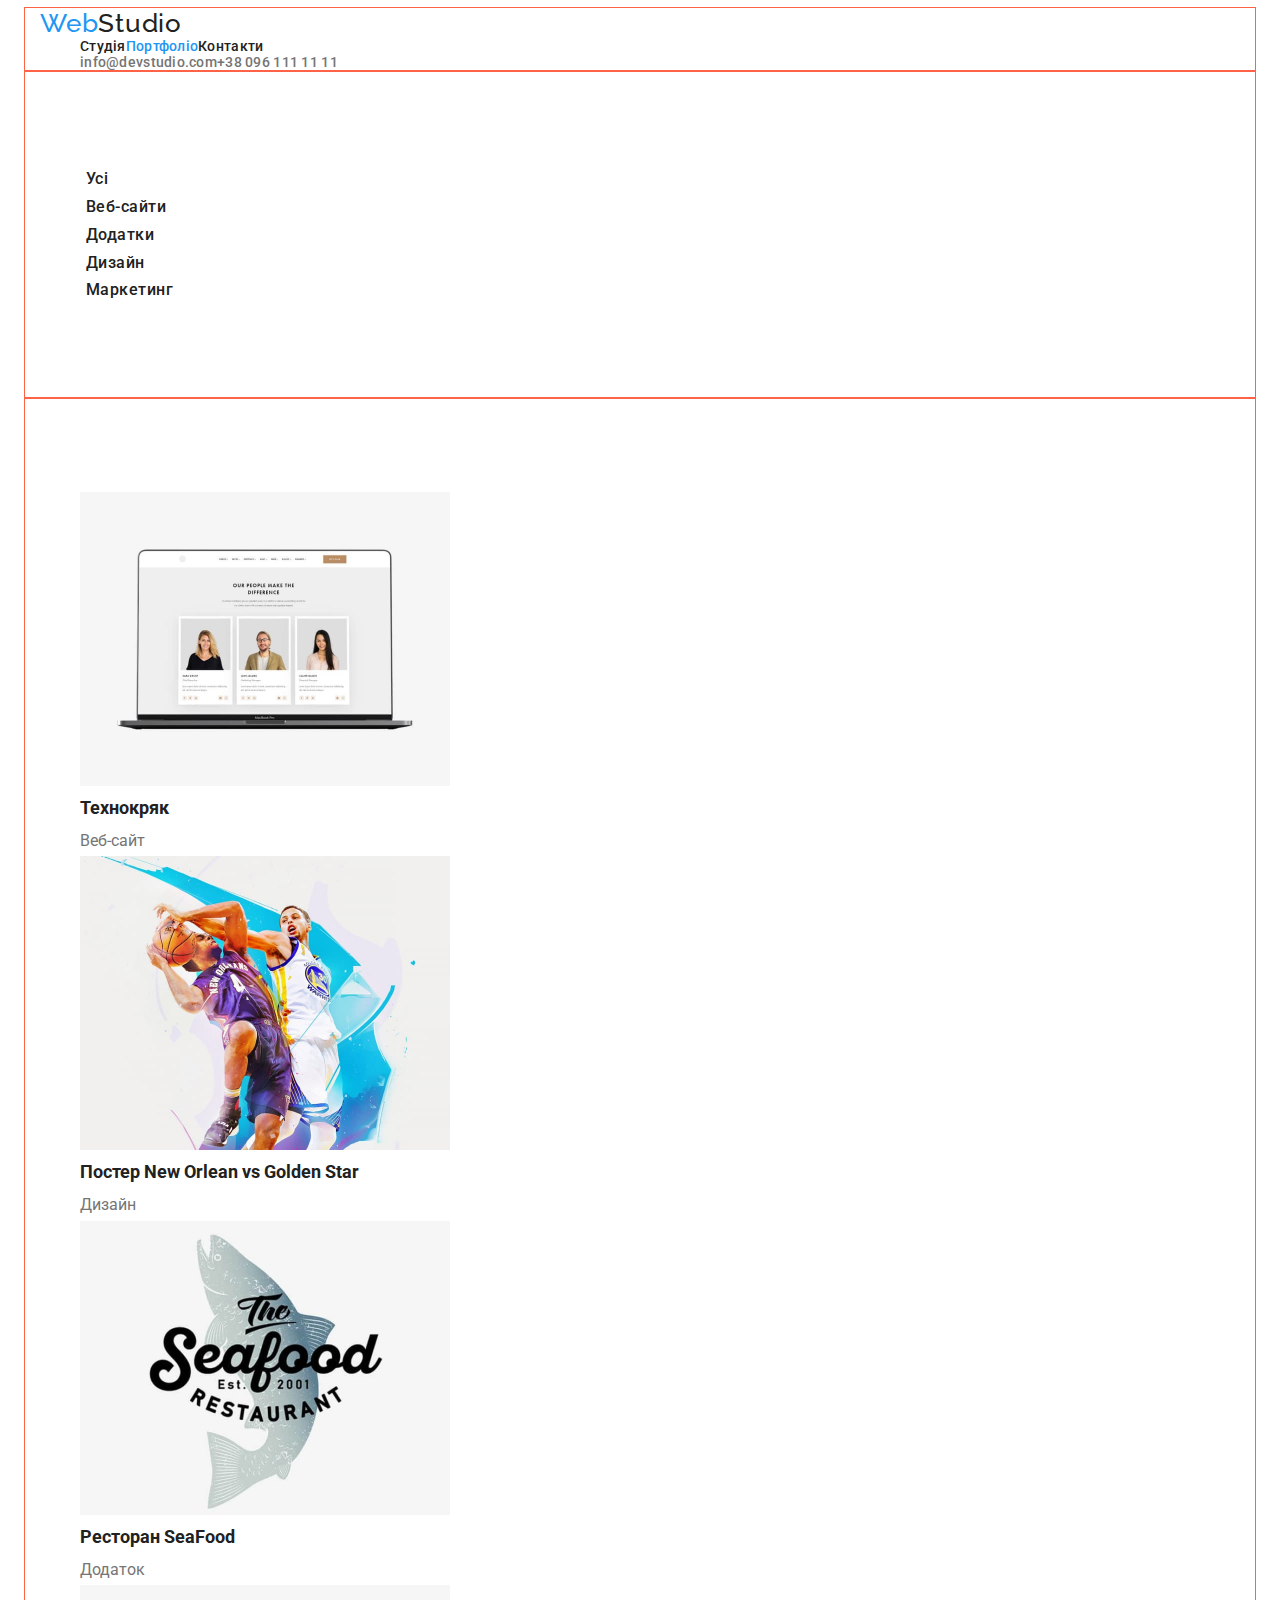
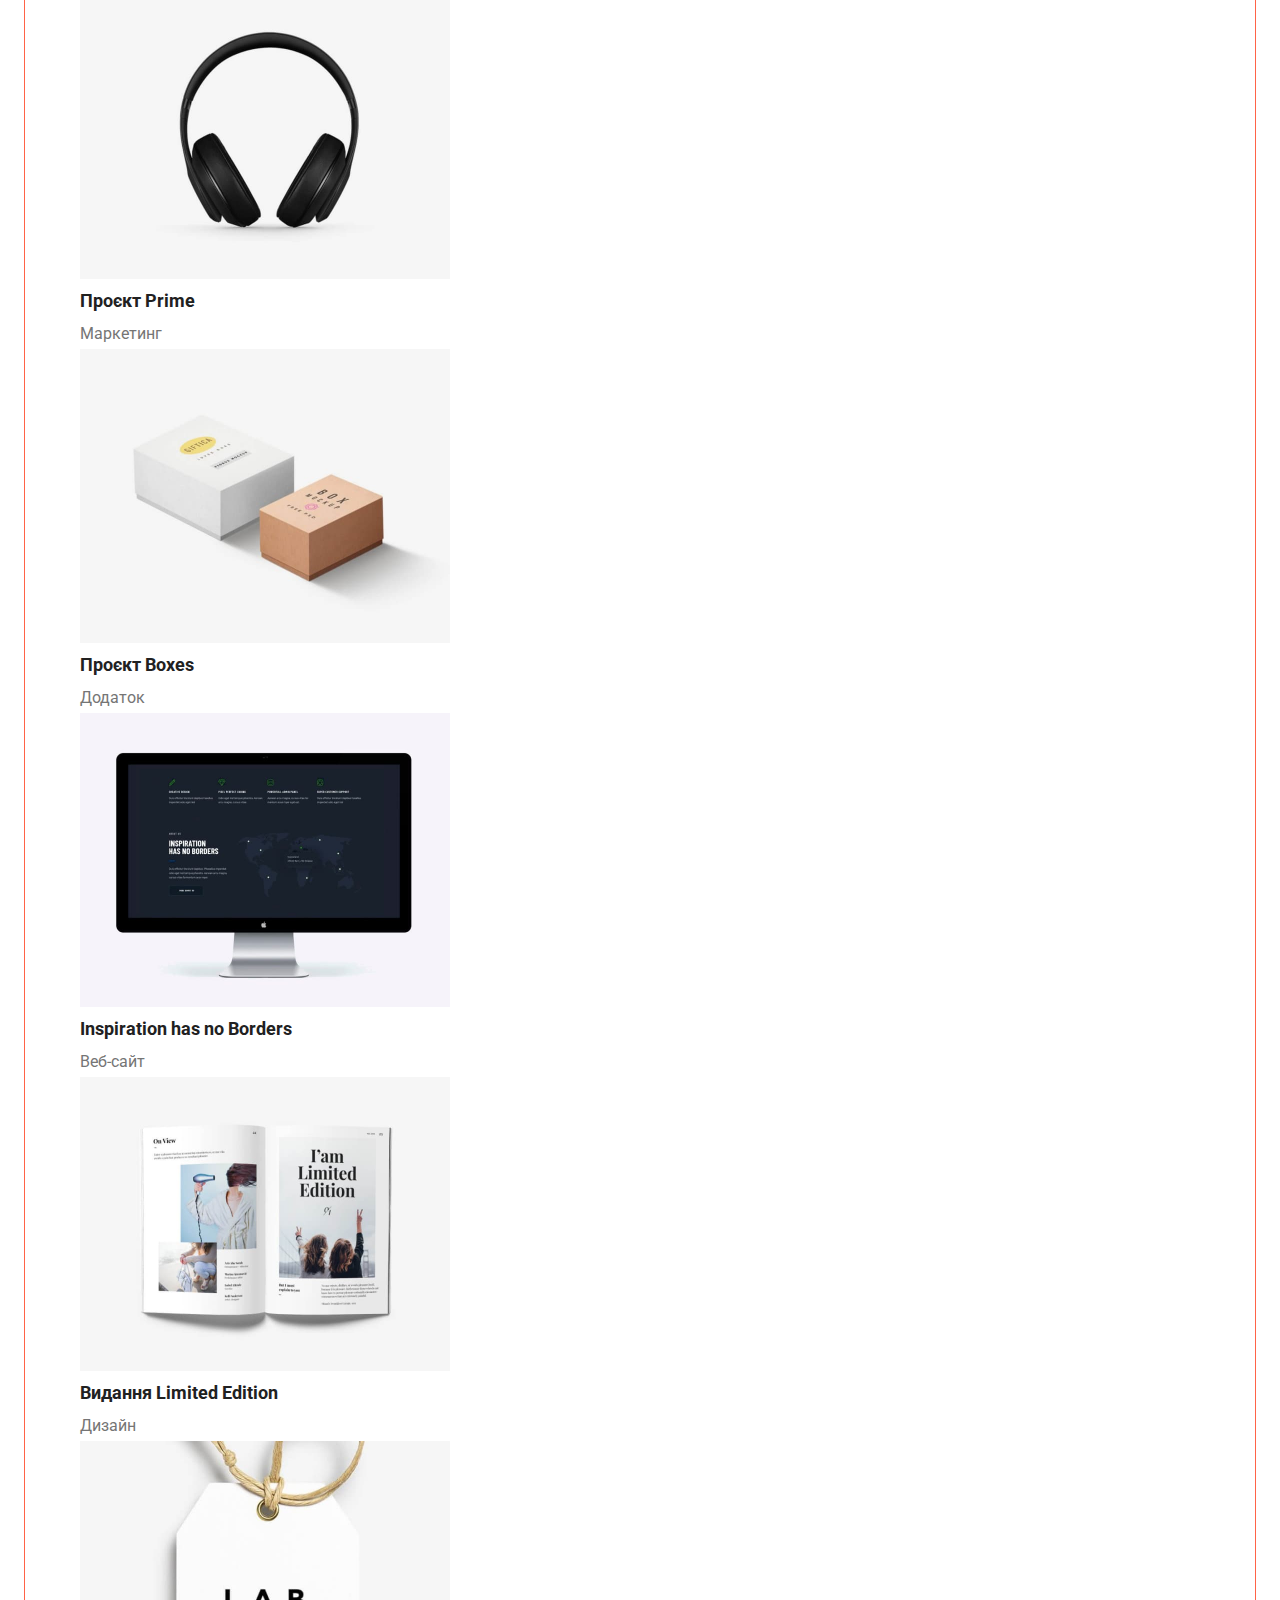
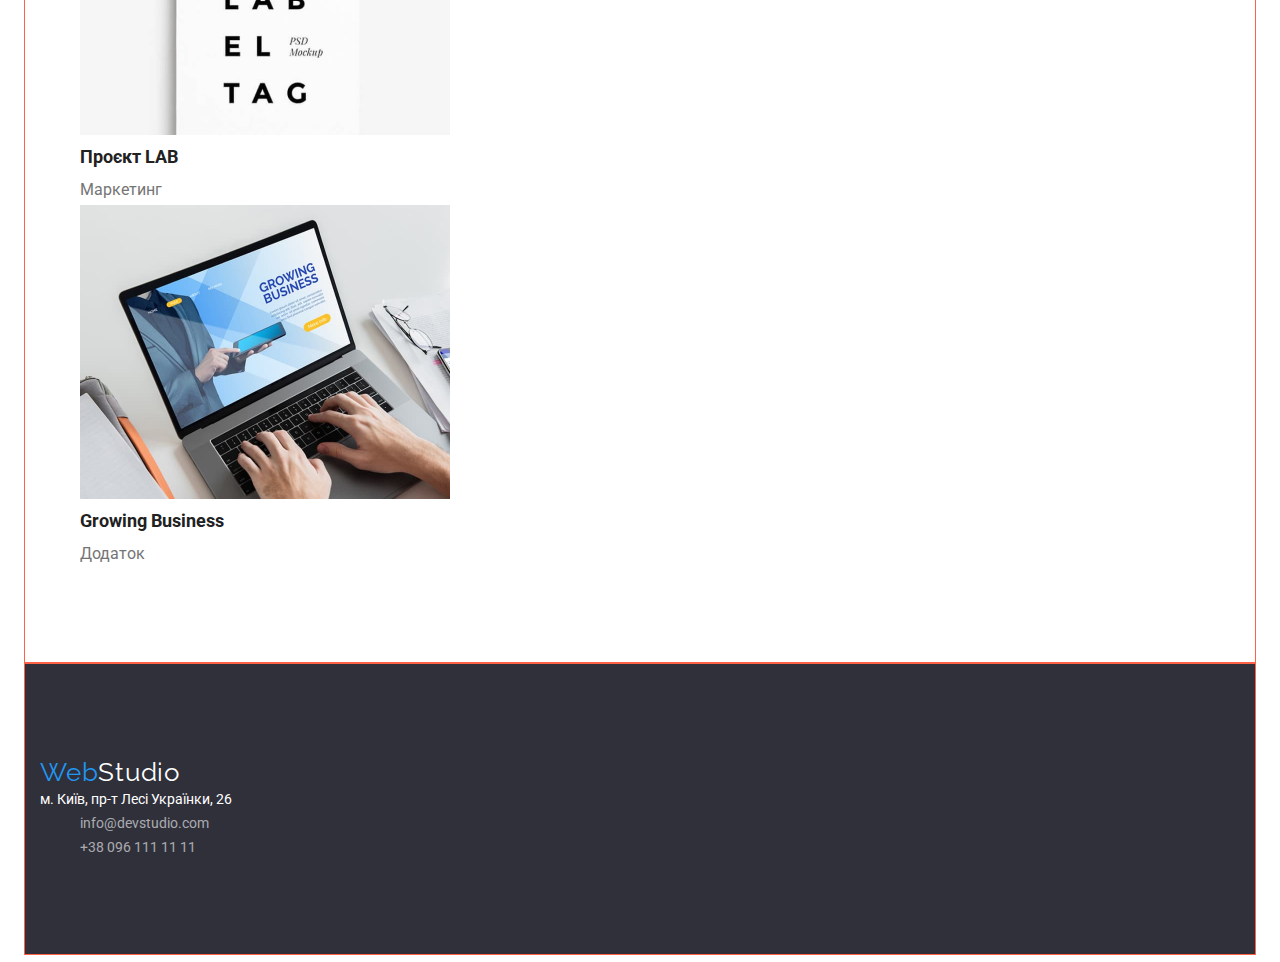
==== portfolio.html @ 489f1a51 "delete_logo" ====
<!DOCTYPE html>
<html lang="uk">
  <head>
    <meta charset="UTF-8" />
    <meta http-equiv="X-UA-Compatible" content="IE=edge" />
    <meta name="viewport" content="width=device-width, initial-scale=1.0" />
    <title>Portfolio</title>
    <link
      href="https://fonts.googleapis.com/css2?family=Raleway:wght@700&display=swap"
      rel="stylesheet"
    />
    <link
      href="https://fonts.googleapis.com/css2?family=Raleway:wght@700&family=Roboto:wght@400;500;700;900&display=swap"
      rel="stylesheet"
    />
    <link rel="stylesheet" href="./css/styles.css" />
  </head>
  <body>
    <header class="page-header">
      <nav>
        <a href="#" class="logo"><span lang="en">Web</span>Studio</a>
        <ul class="main-navigation">
          <li class="studio"><a href="./index.html">Студія</a></li>
          <li>
            <a href="./portfolio.html"><span class="studio">Портфоліо</span></a>
          </li>
          <li><a href="./">Контакти</a></li>
        </ul>
      </nav>
      <ul class="main-info">
        <li>
          <a href="mailto:info@devstudio.com"><span lang="en">info@devstudio.com</span></a>
        </li>
        <li><a href="tel:+380961111111">+38 096 111 11 11</a></li>
      </ul>
    </header>
    <main>
      <section class="section">
        <div class="page-middle">
          <ul>
            <li><button type="button" class="page-portfolio_main-text_button">Усі</button></li>
            <li>
              <button type="button" class="page-portfolio_main-text_button">Веб-сайти</button>
            </li>
            <li><button type="button" class="page-portfolio_main-text_button">Додатки</button></li>
            <li><button type="button" class="page-portfolio_main-text_button">Дизайн</button></li>
            <li>
              <button type="button" class="page-portfolio_main-text_button">Маркетинг</button>
            </li>
          </ul>
        </div>
      </section>
      <section class="section">
        <div class="products">
          <ul>
            <li>
              <img src="./images/notebook.jpg" alt="notebook" width="370" height="294" />
              <h3>Технокряк</h3>
              <p>Веб-сайт</p>
            </li>
            <li>
              <img src="./images/basketball.jpg" alt="poster_basketball" width="370" height="294" />
              <h3>Постер <span lang="en">New Orlean vs Golden Star</span></h3>
              <p>Дизайн</p>
            </li>
            <li>
              <img src="./images/fish.jpg" alt="fish" width="370" height="294" />
              <h3>Ресторан <span lang="en">SeaFood</span></h3>
              <p>Додаток</p>
            </li>
            <li>
              <img src="./images/headphones.jpg" alt="headphones" width="370" height="294" />
              <h3>Проєкт <span lang="en">Prime</span></h3>
              <p>Маркетинг</p>
            </li>
            <li>
              <img src="./images/box.jpg" alt="box" width="370" height="294" />
              <h3>Проєкт <span lang="en">Boxes</span></h3>
              <p>Додаток</p>
            </li>
            <li>
              <img src="./images/mac.jpg" alt="macbook" width="370" height="294" />
              <h3><span lang="en">Inspiration has no Borders</span></h3>
              <p>Веб-сайт</p>
            </li>
            <li>
              <img src="./images/book.jpg" alt="book" width="370" height="294" />
              <h3>Видання <span lang="en">Limited Edition</span></h3>
              <p>Дизайн</p>
            </li>
            <li>
              <img src="./images/tablet.jpg" alt="card" width="370" height="294" />
              <h3>Проєкт <span lang="en">LAB</span></h3>
              <p>Маркетинг</p>
            </li>
            <li>
              <img src="./images/notebook_hand.jpg" alt="notebook_hand" width="370" height="294" />
              <h3><span lang="en">Growing Business</span></h3>
              <p>Додаток</p>
            </li>
          </ul>
        </div>
      </section>
    </main>
    <footer class="page-footer">
      <a href="#" class="logo-footer"><span lang="en">Web</span>Studio</a>
      <address>
        <p>м. Київ, пр-т Лесі Українки, 26</p>
        <ul class="info-footer">
          <li>
            <a href="mailto:info@devstudio.com"><span lang="en">info@devstudio.com</span></a>
          </li>
          <li><a href="tel:+380961111111">+38 096 111 11 11</a></li>
        </ul>
      </address>
    </footer>
  </body>
</html>
---- css/styles.css ----
:root {
  --brand-color: #2196f3;
  --background-color: #2f303a;
  --background-text-color: #757575;
  --color-nav: #000000;
  --off-text-decoration: none;
  --off-list-style-type: none;
  --white-text-color: #ffffff;
  --product-text-color: #212121;
  --mail-color: rgba(255, 255, 255, 0.6);
}
body {
  font-family: 'Roboto', sans-serif, serif;
  color: var(--color-nav);
}
h1,
h2,
h3,
h4,
h5,
h6,
p,
ol,
ul {
  margin-top: 0;
  margin-bottom: 0;
}
.section {
  padding-top: 94px;
  padding-bottom: 94px;
  margin: 0 auto;
  width: 1200px;
  padding-right: 15px;
  padding-left: 15px;
  outline: 1px solid tomato;
}
.logo a {
  font-style: normal;
}
.logo {
  font-family: 'Raleway';
  font-size: 26px;
  line-height: 1.19;
  letter-spacing: 0.03em;
  color: var(--product-text-color);
}
.logo > span {
  color: var(--brand-color);
}
.main-navigation a {
  color: var(--product-text-color);
}
.page-header {
  padding-right: 15px;
  padding-left: 15px;
  margin: 0 auto;
  font-size: 14px;
  font-weight: 500;
  line-height: 1.14;
  letter-spacing: 0.02em;
  width: 1200px;
  outline: 1px solid tomato;
}
.page-header .logo {
  margin-top: 24px;
  margin-bottom: 25px;
}
.page-header ul {
  list-style-type: var(--off-list-style-type);
}
.page-header a {
  text-decoration: var(--off-text-decoration);
}
.filling h2 {
  font-weight: 700;
  font-size: 36px;
  line-height: 1.16;
  text-align: center;
  letter-spacing: 0.03em;
  color: var(--product-text-color);
}
.studio {
  color: var(--brand-color);
}
.main-navigation {
  display: flex;
}
.main-navigation .item {
  outline: 1px solid tomato;
}
.main-navigation .item:not(:last-child) {
  margin-right: 50px;
}
.main-navigation .link {
  display: block;
  padding-top: 32px;
  padding-bottom: 32px;
}
.main-navigation a:hover,
.main-navigation a:focus {
  color: var(--brand-color);
}
.main-info {
  display: flex;
  color: var(--background-text-color);
}
.main-info .item-info {
  outline: 1px solid tomato;
}
.main-info .item-info:not(:last-child) {
  margin-right: 50px;
}
.main-info a:link {
  color: var(--background-text-color);
}
.main-info a:active {
  color: var(--brand-color);
}
.main-info a:focus {
  color: var(--brand-color);
}
.main-info a:hover {
  text-decoration: var(--off-text-decoration);
  color: var(--brand-color);
}
.page-main {
  background: var(--background-color);
  width: 1200px;
  height: 600px;
}
.page-middle ul {
  list-style-type: var(--off-list-style-type);
}
.page-main_main-text {
  box-sizing: border-box;
  margin: 0 auto 30px auto;
  text-align: center;
  letter-spacing: 0.06em;
  text-transform: uppercase;
  font-weight: 900;
  font-size: 44px;
  line-height: 1.36;
  color: var(--white-text-color);
  width: 696px;
  height: 120px;
}
.page-main_main-text_button {
  background: var(--brand-color);
  box-shadow: 0px 4px 4px rgba(0, 0, 0, 0.15);
  border-radius: 4px;
  border-color: var(--brand-color);
  color: var(--white-text-color);
  font-weight: 700;
  cursor: pointer;
  font-family: inherit;
  box-sizing: inherit;
  font-size: 16px;
  line-height: 1.88;
  letter-spacing: 0.06em;
}
.page-portfolio_main-text_button {
  border: 0;
  border-radius: 0;
  background: var(--white-text-color);
  color: var(--product-text-color);
  border-color: var(--white-text-color);
  font-weight: 500;
  font-size: 16px;
  line-height: 1.62;
  text-align: center;
  letter-spacing: 0.03em;
  font-family: inherit;
  appearance: none;
  cursor: pointer;
  text-align: center;
}
.page-portfolio_main-text_button:focus {
  background-color: var(--brand-color);
  color: var(--white-text-color);
  border-radius: 4px;
  box-shadow: 0px 3px 1px rgba(0, 0, 0, 0.1), 0px 1px 2px rgba(0, 0, 0, 0.08),
    0px 2px 2px rgba(0, 0, 0, 0.12);
}
.page-portfolio_main-text_button:hover {
  background-color: var(--brand-color);
  color: var(--white-text-color);
  border-radius: 4px;
  box-shadow: 0px 3px 1px rgba(0, 0, 0, 0.1), 0px 1px 2px rgba(0, 0, 0, 0.08),
    0px 2px 2px rgba(0, 0, 0, 0.12);
}
.products h3 {
  font-size: 18px;
  line-height: 2;
  color: var(--product-text-color);
}
.products p {
  line-height: 1.88;
  color: var(--background-text-color);
}
.products ul {
  list-style-type: var(--off-list-style-type);
}
.page-middle p {
  font-size: 14px;
  line-height: 1.71;
  letter-spacing: 0.03em;
  color: var(--background-text-color);
}
.page-middle h3 {
  font-weight: 700;
  font-size: 14px;
  line-height: 1.14;
  letter-spacing: 0.03em;
  text-transform: uppercase;
  color: #212121;
}

.gallery ul {
  list-style-type: var(--off-list-style-type);
}
.team ul {
  list-style-type: var(--off-list-style-type);
}
.team li {
  box-shadow: 0px 1px 3px rgba(0, 0, 0, 0.12), 0px 1px 1px rgba(0, 0, 0, 0.14),
    0px 2px 1px rgba(0, 0, 0, 0.2);
  border-radius: 0px 0px 4px 4px;
}
.team h3 {
  font-weight: 500;
  font-size: 16px;
  line-height: 1.18;
  text-align: center;
  letter-spacing: 0.03em;
}
.team p {
  line-height: 1.18;
  text-align: center;
  letter-spacing: 0.03em;
  color: var(--background-text-color);
}
.page-footer ul {
  list-style-type: var(--off-list-style-type);
}
.page-footer a {
  text-decoration: var(--off-text-decoration);
}
.page-footer address {
  font-style: normal;
  font-size: 14px;
  line-height: 1.71;
}
.page-footer {
  padding-top: 94px;
  padding-bottom: 94px;
  margin: 0 auto;
  width: 1200px;
  padding-right: 15px;
  padding-left: 15px;
  background-color: var(--background-color);
  outline: 1px solid tomato;
}
.page-footer p {
  color: var(--white-text-color);
}
.white-logo {
  color: var(--white-text-color);
  font-family: 'Raleway';
  font-style: normal;
  font-weight: 700;
  font-size: 26px;
  line-height: 1.19;
}
.info-footer a:link {
  text-decoration: var(--off-text-decoration);
  color: var(--mail-color);
}
.info-footer a:active {
  text-decoration: var(--off-text-decoration);
  color: rgba(255, 255, 255, 0.6);
}
.info-footer a:visited {
  text-decoration: var(--off-text-decoration);
  color: var(--color-nav);
}
.info-footer a:focus {
  text-decoration: var(--off-text-decoration);
  color: var(--brand-color);
}
.info-footer a:hover {
  text-decoration: var(--off-text-decoration);
  color: var(--brand-color);
}

.logo-footer {
  font-family: 'Raleway';
  font-size: 26px;
  line-height: 1.19;
  letter-spacing: 0.03em;
  color: var(--white-text-color);
}
.logo-footer > span {
  color: var(--brand-color);
}
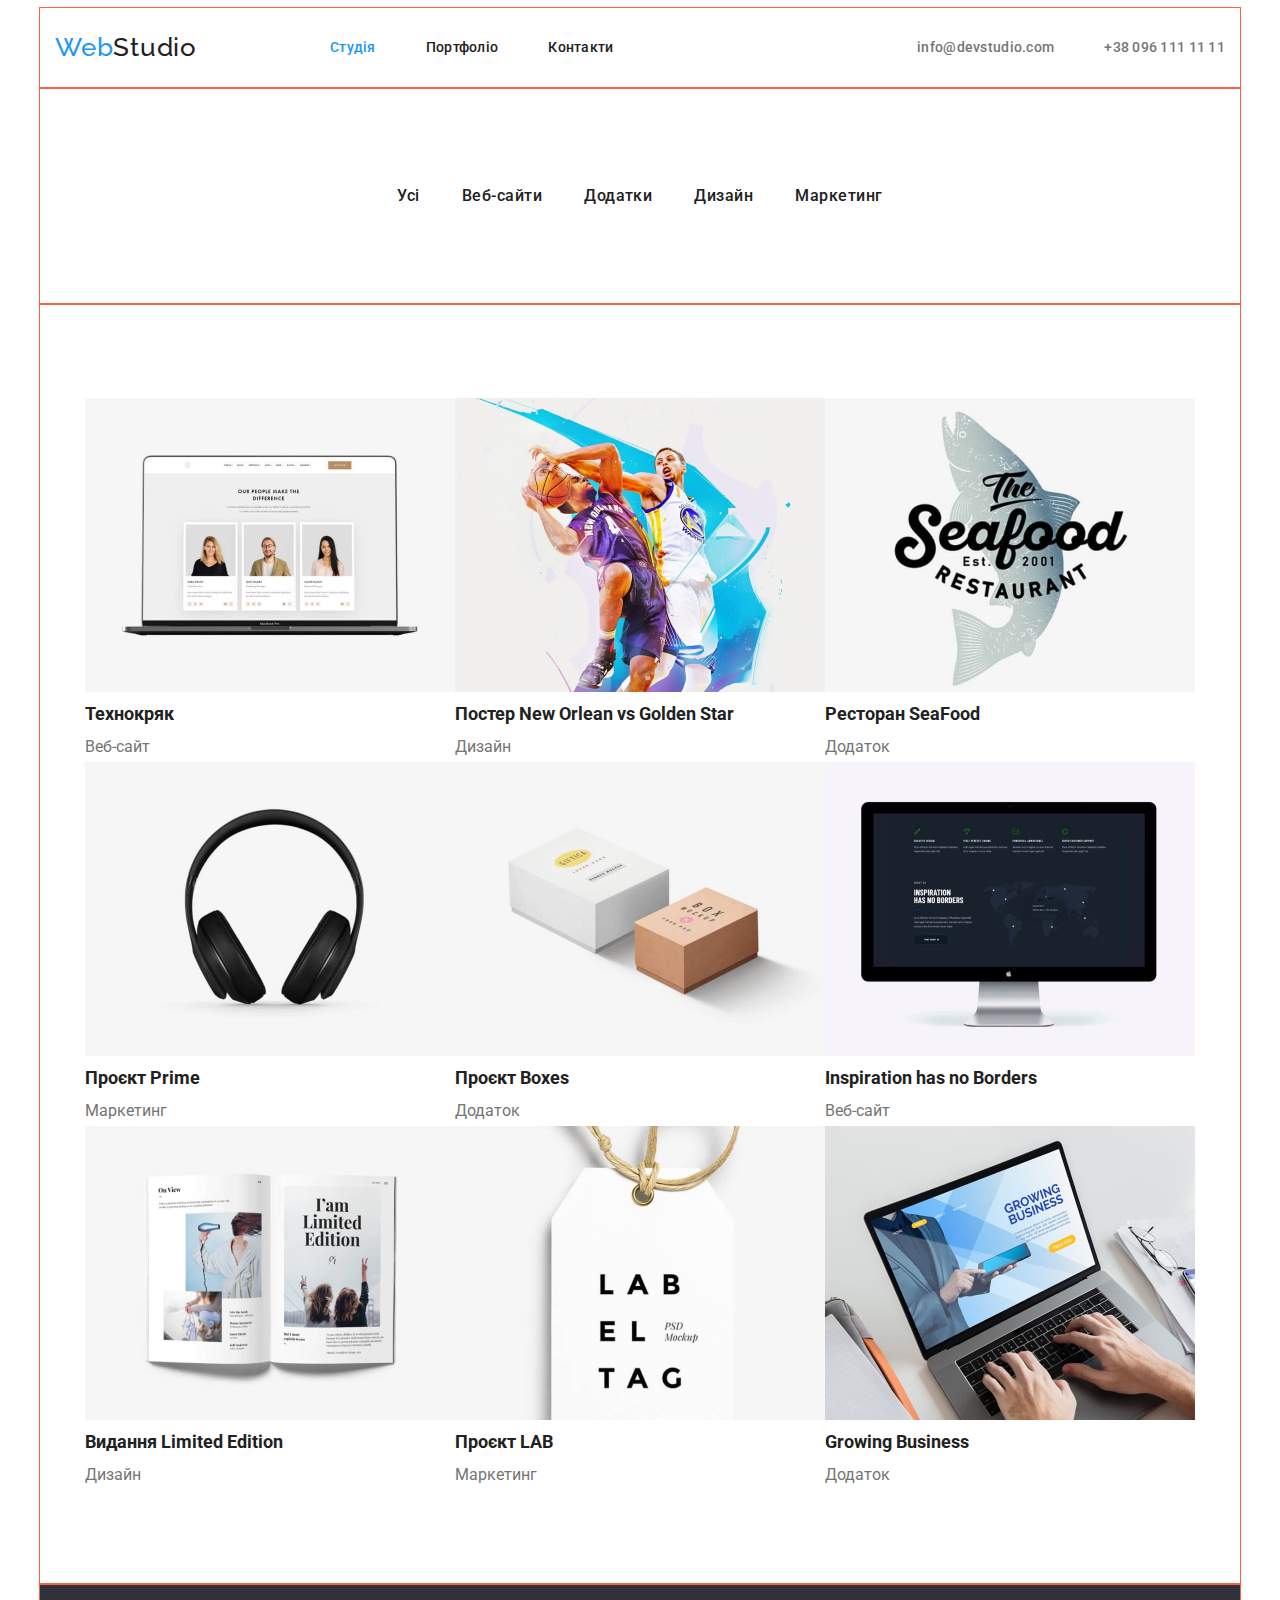
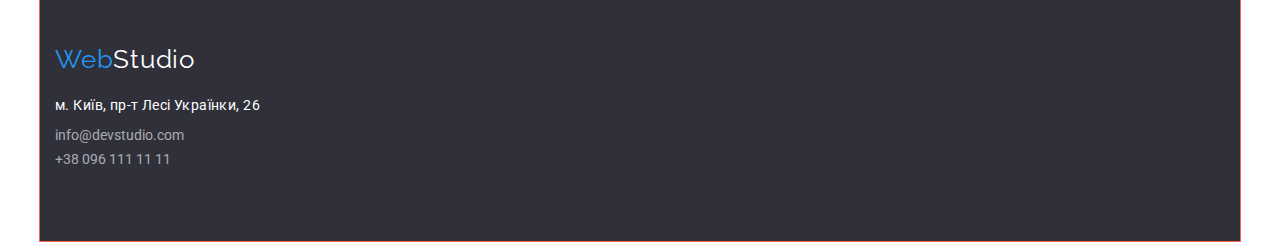
==== commit cb310d91: "work -for-portfolio" ====
--- a/portfolio.html
+++ b/portfolio.html
@@ -16,84 +16,94 @@
     <link rel="stylesheet" href="./css/styles.css" />
   </head>
   <body>
-    <header class="page-header">
-      <nav>
+    <header class="page-header container">
+      <div class="nav-container">
         <a href="#" class="logo"><span lang="en">Web</span>Studio</a>
-        <ul class="main-navigation">
-          <li class="studio"><a href="./index.html">Студія</a></li>
-          <li>
-            <a href="./portfolio.html"><span class="studio">Портфоліо</span></a>
+        <nav>
+          <ul class="main-navigation">
+            <li class="item">
+              <a href="./index.html" class="link"><span class="studio">Студія</span></a>
+            </li>
+            <li class="item"><a href="./portfolio.html" class="link">Портфоліо</a></li>
+            <li class="item">
+              <a href="./" class="link">Контакти</a>
+            </li>
+          </ul>
+        </nav>
+        <ul class="main-info">
+          <li class="item-info">
+            <a href="mailto:info@devstudio.com"><span lang="en">info@devstudio.com</span></a>
           </li>
-          <li><a href="./">Контакти</a></li>
+          <li class="item-info"><a href="tel:+380961111111">+38 096 111 11 11</a></li>
         </ul>
-      </nav>
-      <ul class="main-info">
-        <li>
-          <a href="mailto:info@devstudio.com"><span lang="en">info@devstudio.com</span></a>
-        </li>
-        <li><a href="tel:+380961111111">+38 096 111 11 11</a></li>
-      </ul>
+      </div>
     </header>
     <main>
-      <section class="section">
+      <section class="section container">
         <div class="page-middle">
-          <ul>
-            <li><button type="button" class="page-portfolio_main-text_button">Усі</button></li>
-            <li>
+          <ul class="section-button">
+            <li class="item-button">
+              <button type="button" class="page-portfolio_main-text_button">Усі</button>
+            </li>
+            <li class="item-button">
               <button type="button" class="page-portfolio_main-text_button">Веб-сайти</button>
             </li>
-            <li><button type="button" class="page-portfolio_main-text_button">Додатки</button></li>
-            <li><button type="button" class="page-portfolio_main-text_button">Дизайн</button></li>
-            <li>
+            <li class="item-button">
+              <button type="button" class="page-portfolio_main-text_button">Додатки</button>
+            </li>
+            <li class="item-button">
+              <button type="button" class="page-portfolio_main-text_button">Дизайн</button>
+            </li>
+            <li class="item-button">
               <button type="button" class="page-portfolio_main-text_button">Маркетинг</button>
             </li>
           </ul>
         </div>
       </section>
-      <section class="section">
+      <section class="section container">
         <div class="products">
-          <ul>
-            <li>
+          <ul class="ul-portfolio">
+            <li class="item-portfolio">
               <img src="./images/notebook.jpg" alt="notebook" width="370" height="294" />
               <h3>Технокряк</h3>
               <p>Веб-сайт</p>
             </li>
-            <li>
+            <li class="item-portfolio">
               <img src="./images/basketball.jpg" alt="poster_basketball" width="370" height="294" />
               <h3>Постер <span lang="en">New Orlean vs Golden Star</span></h3>
               <p>Дизайн</p>
             </li>
-            <li>
+            <li class="item-portfolio">
               <img src="./images/fish.jpg" alt="fish" width="370" height="294" />
               <h3>Ресторан <span lang="en">SeaFood</span></h3>
               <p>Додаток</p>
             </li>
-            <li>
+            <li class="item-portfolio">
               <img src="./images/headphones.jpg" alt="headphones" width="370" height="294" />
               <h3>Проєкт <span lang="en">Prime</span></h3>
               <p>Маркетинг</p>
             </li>
-            <li>
+            <li class="item-portfolio">
               <img src="./images/box.jpg" alt="box" width="370" height="294" />
               <h3>Проєкт <span lang="en">Boxes</span></h3>
               <p>Додаток</p>
             </li>
-            <li>
+            <li class="item-portfolio">
               <img src="./images/mac.jpg" alt="macbook" width="370" height="294" />
               <h3><span lang="en">Inspiration has no Borders</span></h3>
               <p>Веб-сайт</p>
             </li>
-            <li>
+            <li class="item-portfolio">
               <img src="./images/book.jpg" alt="book" width="370" height="294" />
               <h3>Видання <span lang="en">Limited Edition</span></h3>
               <p>Дизайн</p>
             </li>
-            <li>
+            <li class="item-portfolio">
               <img src="./images/tablet.jpg" alt="card" width="370" height="294" />
               <h3>Проєкт <span lang="en">LAB</span></h3>
               <p>Маркетинг</p>
             </li>
-            <li>
+            <li class="item-portfolio">
               <img src="./images/notebook_hand.jpg" alt="notebook_hand" width="370" height="294" />
               <h3><span lang="en">Growing Business</span></h3>
               <p>Додаток</p>
@@ -102,15 +112,15 @@
         </div>
       </section>
     </main>
-    <footer class="page-footer">
+    <footer class="page-footer container">
       <a href="#" class="logo-footer"><span lang="en">Web</span>Studio</a>
-      <address>
+      <address class="adress-footer">
         <p>м. Київ, пр-т Лесі Українки, 26</p>
         <ul class="info-footer">
-          <li>
+          <li class="item-info">
             <a href="mailto:info@devstudio.com"><span lang="en">info@devstudio.com</span></a>
           </li>
-          <li><a href="tel:+380961111111">+38 096 111 11 11</a></li>
+          <li class="item-info"><a href="tel:+380961111111">+38 096 111 11 11</a></li>
         </ul>
       </address>
     </footer>
--- a/css/styles.css
+++ b/css/styles.css
@@ -8,6 +8,14 @@
   --white-text-color: #ffffff;
   --product-text-color: #212121;
   --mail-color: rgba(255, 255, 255, 0.6);
+}
+html {
+  box-sizing: border-box;
+}
+*,
+*::before,
+*::after {
+  box-sizing: inherit;
 }
 body {
   font-family: 'Roboto', sans-serif, serif;
@@ -25,13 +33,18 @@
   margin-top: 0;
   margin-bottom: 0;
 }
+.container {
+  width: 1200px;
+  margin: 0 auto;
+  padding-left: 15px;
+  padding-right: 15px;
+}
 .section {
+  width: 1200px;
+  display: block;
   padding-top: 94px;
   padding-bottom: 94px;
   margin: 0 auto;
-  width: 1200px;
-  padding-right: 15px;
-  padding-left: 15px;
   outline: 1px solid tomato;
 }
 .logo a {
@@ -51,14 +64,10 @@
   color: var(--product-text-color);
 }
 .page-header {
-  padding-right: 15px;
-  padding-left: 15px;
-  margin: 0 auto;
   font-size: 14px;
   font-weight: 500;
   line-height: 1.14;
   letter-spacing: 0.02em;
-  width: 1200px;
   outline: 1px solid tomato;
 }
 .page-header .logo {
@@ -78,16 +87,16 @@
   text-align: center;
   letter-spacing: 0.03em;
   color: var(--product-text-color);
+  margin-bottom: 50px;
 }
 .studio {
   color: var(--brand-color);
 }
 .main-navigation {
   display: flex;
-}
-.main-navigation .item {
-  outline: 1px solid tomato;
-}
+  margin-left: 93px;
+}
+
 .main-navigation .item:not(:last-child) {
   margin-right: 50px;
 }
@@ -100,12 +109,18 @@
 .main-navigation a:focus {
   color: var(--brand-color);
 }
+.nav-container {
+  display: flex;
+  align-items: center;
+}
 .main-info {
   display: flex;
   color: var(--background-text-color);
+  margin-left: auto;
 }
 .main-info .item-info {
-  outline: 1px solid tomato;
+  padding-top: 32px;
+  padding-bottom: 32px;
 }
 .main-info .item-info:not(:last-child) {
   margin-right: 50px;
@@ -123,10 +138,12 @@
   text-decoration: var(--off-text-decoration);
   color: var(--brand-color);
 }
+.main-section {
+  background: var(--background-color);
+}
 .page-main {
   background: var(--background-color);
-  width: 1200px;
-  height: 600px;
+  text-align: center;
 }
 .page-middle ul {
   list-style-type: var(--off-list-style-type);
@@ -134,7 +151,6 @@
 .page-main_main-text {
   box-sizing: border-box;
   margin: 0 auto 30px auto;
-  text-align: center;
   letter-spacing: 0.06em;
   text-transform: uppercase;
   font-weight: 900;
@@ -145,6 +161,10 @@
   height: 120px;
 }
 .page-main_main-text_button {
+  display: block;
+  height: 50px;
+  width: 216px;
+  margin: 0 auto 30px auto;
   background: var(--brand-color);
   box-shadow: 0px 4px 4px rgba(0, 0, 0, 0.15);
   border-radius: 4px;
@@ -188,6 +208,23 @@
   box-shadow: 0px 3px 1px rgba(0, 0, 0, 0.1), 0px 1px 2px rgba(0, 0, 0, 0.08),
     0px 2px 2px rgba(0, 0, 0, 0.12);
 }
+.section-button {
+  display: flex;
+  justify-content: center;
+  padding-left: 0;
+}
+.section-button .item-button:not(:last-child) {
+  padding-right: 30px;
+}
+.ul-portfolio {
+  display: flex;
+  justify-content: center;
+  flex-wrap: wrap;
+  padding-left: 0;
+}
+.ul-portfolio .item-portfolio {
+}
+
 .products h3 {
   font-size: 18px;
   line-height: 2;
@@ -200,6 +237,29 @@
 .products ul {
   list-style-type: var(--off-list-style-type);
 }
+.visually-hidden {
+  position: absolute;
+  width: 1px;
+  height: 1px;
+  margin: -1px;
+  border: 0;
+  padding: 0;
+  white-space: nowrap;
+  clip-path: inset(100%);
+  clip: rect(0 0 0 0);
+  overflow: hidden;
+}
+.section.middle-section {
+  padding-top: 0;
+}
+.properties {
+  display: flex;
+  justify-content: center;
+  padding-left: 0;
+}
+.properties .item-properties:not(:last-child) {
+  margin-right: 30px;
+}
 .page-middle p {
   font-size: 14px;
   line-height: 1.71;
@@ -207,6 +267,7 @@
   color: var(--background-text-color);
 }
 .page-middle h3 {
+  margin-bottom: 10px;
   font-weight: 700;
   font-size: 14px;
   line-height: 1.14;
@@ -217,7 +278,17 @@
 
 .gallery ul {
   list-style-type: var(--off-list-style-type);
-}
+  padding-left: 15px;
+  padding-right: 15px;
+}
+.work {
+  display: flex;
+  justify-content: center;
+}
+.work .item-work:not(:last-child) {
+  margin-right: 30px;
+}
+
 .team ul {
   list-style-type: var(--off-list-style-type);
 }
@@ -226,18 +297,31 @@
     0px 2px 1px rgba(0, 0, 0, 0.2);
   border-radius: 0px 0px 4px 4px;
 }
+
 .team h3 {
   font-weight: 500;
   font-size: 16px;
   line-height: 1.18;
   text-align: center;
   letter-spacing: 0.03em;
+  padding-top: 30px;
+  padding-bottom: 10px;
 }
 .team p {
   line-height: 1.18;
   text-align: center;
   letter-spacing: 0.03em;
   color: var(--background-text-color);
+  padding-bottom: 30px;
+}
+.team-list {
+  display: flex;
+  justify-content: center;
+  padding-left: 15px;
+  padding-right: 15px;
+}
+.team-list .item-team:not(:last-child) {
+  margin-right: 30px;
 }
 .page-footer ul {
   list-style-type: var(--off-list-style-type);
@@ -251,17 +335,19 @@
   line-height: 1.71;
 }
 .page-footer {
-  padding-top: 94px;
-  padding-bottom: 94px;
-  margin: 0 auto;
-  width: 1200px;
-  padding-right: 15px;
-  padding-left: 15px;
+  padding-top: 60px;
+  padding-bottom: 60px;
   background-color: var(--background-color);
   outline: 1px solid tomato;
 }
 .page-footer p {
   color: var(--white-text-color);
+  font-size: 14px;
+  line-height: 1.46;
+  letter-spacing: 0.03em;
+  font-weight: 400;
+
+  padding-top: 20px;
 }
 .white-logo {
   color: var(--white-text-color);
@@ -291,13 +377,19 @@
   text-decoration: var(--off-text-decoration);
   color: var(--brand-color);
 }
-
+.info-footer {
+  padding-top: 9px;
+  padding-bottom: 9px;
+  padding-left: 0;
+}
 .logo-footer {
   font-family: 'Raleway';
   font-size: 26px;
   line-height: 1.19;
   letter-spacing: 0.03em;
   color: var(--white-text-color);
+
+  padding-bottom: 20px;
 }
 .logo-footer > span {
   color: var(--brand-color);
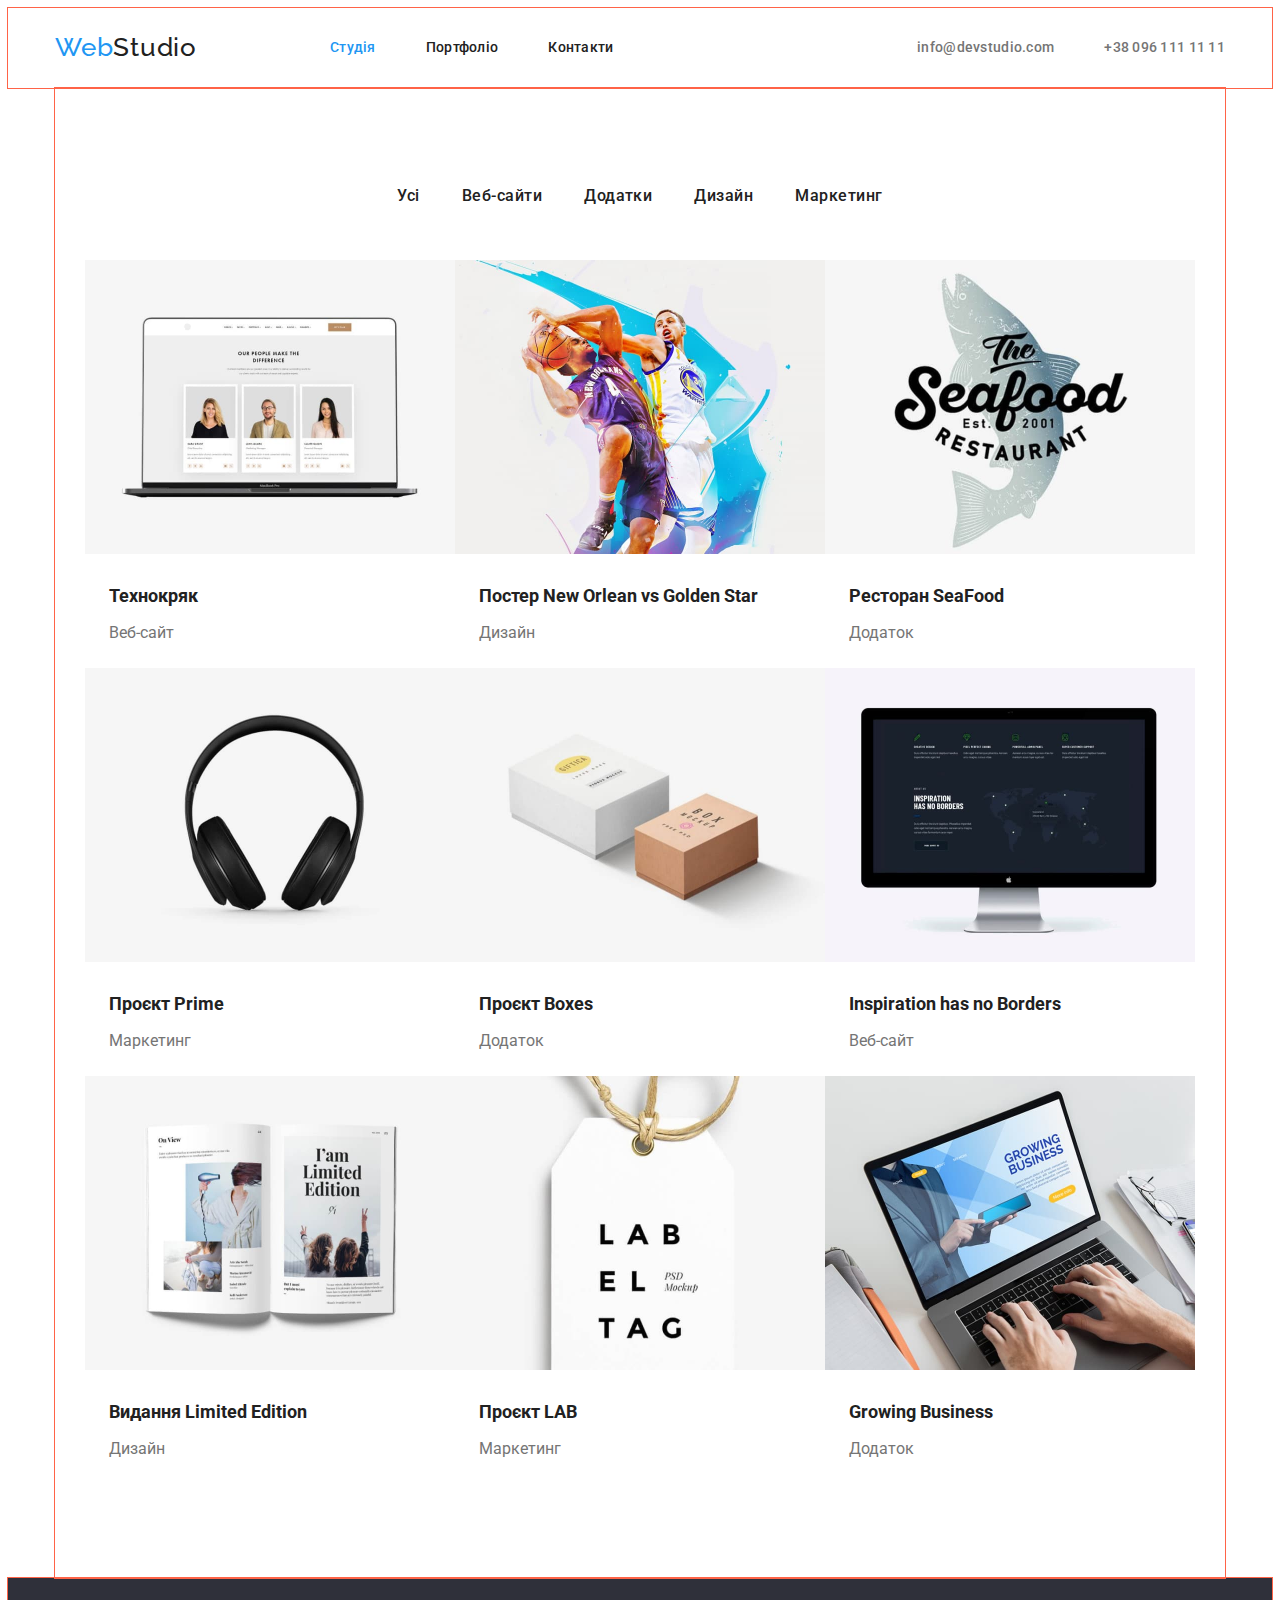
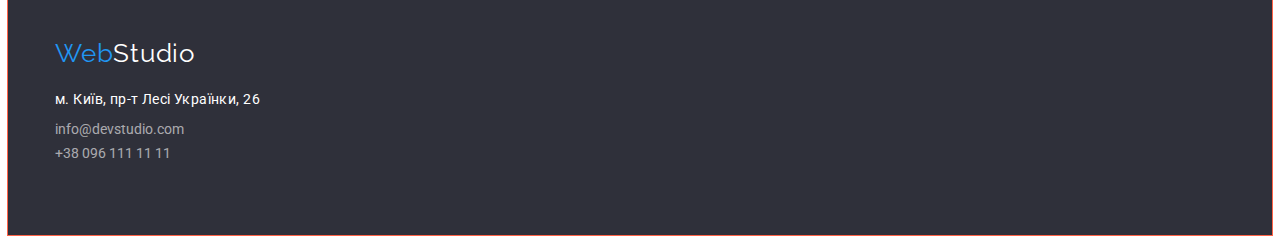
==== commit b358334b: "finish_0.1" ====
--- a/portfolio.html
+++ b/portfolio.html
@@ -16,8 +16,8 @@
     <link rel="stylesheet" href="./css/styles.css" />
   </head>
   <body>
-    <header class="page-header container">
-      <div class="nav-container">
+    <header class="page-header">
+      <div class="container">
         <a href="#" class="logo"><span lang="en">Web</span>Studio</a>
         <nav>
           <ul class="main-navigation">
@@ -39,90 +39,120 @@
       </div>
     </header>
     <main>
-      <section class="section container">
-        <div class="page-middle">
-          <ul class="section-button">
-            <li class="item-button">
-              <button type="button" class="page-portfolio_main-text_button">Усі</button>
+      <div class="container">
+        <section class="section">
+          <div class="page-middle">
+            <ul class="section-button">
+              <li class="item-button">
+                <button type="button" class="page-portfolio_main-text_button">Усі</button>
+              </li>
+              <li class="item-button">
+                <button type="button" class="page-portfolio_main-text_button">Веб-сайти</button>
+              </li>
+              <li class="item-button">
+                <button type="button" class="page-portfolio_main-text_button">Додатки</button>
+              </li>
+              <li class="item-button">
+                <button type="button" class="page-portfolio_main-text_button">Дизайн</button>
+              </li>
+              <li class="item-button">
+                <button type="button" class="page-portfolio_main-text_button">Маркетинг</button>
+              </li>
+            </ul>
+          </div>
+          <div class="products">
+            <ul class="ul-portfolio">
+              <li class="item-portfolio">
+                <img src="./images/notebook.jpg" alt="notebook" width="370" height="294" />
+                <div class="text-portfolio">
+                  <h3>Технокряк</h3>
+                  <p>Веб-сайт</p>
+                </div>
+              </li>
+              <li class="item-portfolio">
+                <img
+                  src="./images/basketball.jpg"
+                  alt="poster_basketball"
+                  width="370"
+                  height="294"
+                />
+                <div class="text-portfolio">
+                  <h3>Постер <span lang="en">New Orlean vs Golden Star</span></h3>
+                  <p>Дизайн</p>
+                </div>
+              </li>
+              <li class="item-portfolio">
+                <img src="./images/fish.jpg" alt="fish" width="370" height="294" />
+                <div class="text-portfolio">
+                  <h3>Ресторан <span lang="en">SeaFood</span></h3>
+                  <p>Додаток</p>
+                </div>
+              </li>
+              <li class="item-portfolio">
+                <img src="./images/headphones.jpg" alt="headphones" width="370" height="294" />
+                <div class="text-portfolio">
+                  <h3>Проєкт <span lang="en">Prime</span></h3>
+                  <p>Маркетинг</p>
+                </div>
+              </li>
+              <li class="item-portfolio">
+                <img src="./images/box.jpg" alt="box" width="370" height="294" />
+                <div class="text-portfolio">
+                  <h3>Проєкт <span lang="en">Boxes</span></h3>
+                  <p>Додаток</p>
+                </div>
+              </li>
+              <li class="item-portfolio">
+                <img src="./images/mac.jpg" alt="macbook" width="370" height="294" />
+                <div class="text-portfolio">
+                  <h3><span lang="en">Inspiration has no Borders</span></h3>
+                  <p>Веб-сайт</p>
+                </div>
+              </li>
+              <li class="item-portfolio">
+                <img src="./images/book.jpg" alt="book" width="370" height="294" />
+                <div class="text-portfolio">
+                  <h3>Видання <span lang="en">Limited Edition</span></h3>
+                  <p>Дизайн</p>
+                </div>
+              </li>
+              <li class="item-portfolio">
+                <img src="./images/tablet.jpg" alt="card" width="370" height="294" />
+                <div class="text-portfolio">
+                  <h3>Проєкт <span lang="en">LAB</span></h3>
+                  <p>Маркетинг</p>
+                </div>
+              </li>
+              <li class="item-portfolio">
+                <img
+                  src="./images/notebook_hand.jpg"
+                  alt="notebook_hand"
+                  width="370"
+                  height="294"
+                />
+                <div class="text-portfolio">
+                  <h3><span lang="en">Growing Business</span></h3>
+                  <p>Додаток</p>
+                </div>
+              </li>
+            </ul>
+          </div>
+        </section>
+      </div>
+    </main>
+    <footer class="page-footer">
+      <div class="container">
+        <a href="#" class="logo-footer"><span lang="en">Web</span>Studio</a>
+        <address class="adress-footer">
+          <p>м. Київ, пр-т Лесі Українки, 26</p>
+          <ul class="info-footer">
+            <li class="item-info">
+              <a href="mailto:info@devstudio.com"><span lang="en">info@devstudio.com</span></a>
             </li>
-            <li class="item-button">
-              <button type="button" class="page-portfolio_main-text_button">Веб-сайти</button>
-            </li>
-            <li class="item-button">
-              <button type="button" class="page-portfolio_main-text_button">Додатки</button>
-            </li>
-            <li class="item-button">
-              <button type="button" class="page-portfolio_main-text_button">Дизайн</button>
-            </li>
-            <li class="item-button">
-              <button type="button" class="page-portfolio_main-text_button">Маркетинг</button>
-            </li>
+            <li class="item-info"><a href="tel:+380961111111">+38 096 111 11 11</a></li>
           </ul>
-        </div>
-      </section>
-      <section class="section container">
-        <div class="products">
-          <ul class="ul-portfolio">
-            <li class="item-portfolio">
-              <img src="./images/notebook.jpg" alt="notebook" width="370" height="294" />
-              <h3>Технокряк</h3>
-              <p>Веб-сайт</p>
-            </li>
-            <li class="item-portfolio">
-              <img src="./images/basketball.jpg" alt="poster_basketball" width="370" height="294" />
-              <h3>Постер <span lang="en">New Orlean vs Golden Star</span></h3>
-              <p>Дизайн</p>
-            </li>
-            <li class="item-portfolio">
-              <img src="./images/fish.jpg" alt="fish" width="370" height="294" />
-              <h3>Ресторан <span lang="en">SeaFood</span></h3>
-              <p>Додаток</p>
-            </li>
-            <li class="item-portfolio">
-              <img src="./images/headphones.jpg" alt="headphones" width="370" height="294" />
-              <h3>Проєкт <span lang="en">Prime</span></h3>
-              <p>Маркетинг</p>
-            </li>
-            <li class="item-portfolio">
-              <img src="./images/box.jpg" alt="box" width="370" height="294" />
-              <h3>Проєкт <span lang="en">Boxes</span></h3>
-              <p>Додаток</p>
-            </li>
-            <li class="item-portfolio">
-              <img src="./images/mac.jpg" alt="macbook" width="370" height="294" />
-              <h3><span lang="en">Inspiration has no Borders</span></h3>
-              <p>Веб-сайт</p>
-            </li>
-            <li class="item-portfolio">
-              <img src="./images/book.jpg" alt="book" width="370" height="294" />
-              <h3>Видання <span lang="en">Limited Edition</span></h3>
-              <p>Дизайн</p>
-            </li>
-            <li class="item-portfolio">
-              <img src="./images/tablet.jpg" alt="card" width="370" height="294" />
-              <h3>Проєкт <span lang="en">LAB</span></h3>
-              <p>Маркетинг</p>
-            </li>
-            <li class="item-portfolio">
-              <img src="./images/notebook_hand.jpg" alt="notebook_hand" width="370" height="294" />
-              <h3><span lang="en">Growing Business</span></h3>
-              <p>Додаток</p>
-            </li>
-          </ul>
-        </div>
-      </section>
-    </main>
-    <footer class="page-footer container">
-      <a href="#" class="logo-footer"><span lang="en">Web</span>Studio</a>
-      <address class="adress-footer">
-        <p>м. Київ, пр-т Лесі Українки, 26</p>
-        <ul class="info-footer">
-          <li class="item-info">
-            <a href="mailto:info@devstudio.com"><span lang="en">info@devstudio.com</span></a>
-          </li>
-          <li class="item-info"><a href="tel:+380961111111">+38 096 111 11 11</a></li>
-        </ul>
-      </address>
+        </address>
+      </div>
     </footer>
   </body>
 </html>
--- a/css/styles.css
+++ b/css/styles.css
@@ -40,7 +40,6 @@
   padding-right: 15px;
 }
 .section {
-  width: 1200px;
   display: block;
   padding-top: 94px;
   padding-bottom: 94px;
@@ -109,9 +108,14 @@
 .main-navigation a:focus {
   color: var(--brand-color);
 }
-.nav-container {
+.section.section-button {
+  padding-bottom: 0;
+}
+header > .container {
   display: flex;
   align-items: center;
+  padding-left: 15px;
+  padding-right: 15px;
 }
 .main-info {
   display: flex;
@@ -208,10 +212,14 @@
   box-shadow: 0px 3px 1px rgba(0, 0, 0, 0.1), 0px 1px 2px rgba(0, 0, 0, 0.08),
     0px 2px 2px rgba(0, 0, 0, 0.12);
 }
+.section .middle {
+  padding-bottom: 0;
+}
 .section-button {
   display: flex;
   justify-content: center;
   padding-left: 0;
+  margin-bottom: 50px;
 }
 .section-button .item-button:not(:last-child) {
   padding-right: 30px;
@@ -222,13 +230,20 @@
   flex-wrap: wrap;
   padding-left: 0;
 }
-.ul-portfolio .item-portfolio {
-}
-
+.ul-portfolio.item-portfolio {
+  margin-right: 30px;
+}
+.item-portfolio {
+  width: calc((100% - 60px) / 3);
+}
+.text-portfolio {
+  padding: 20px 24px;
+}
 .products h3 {
   font-size: 18px;
   line-height: 2;
   color: var(--product-text-color);
+  margin-bottom: 4px;
 }
 .products p {
   line-height: 1.88;
@@ -249,6 +264,7 @@
   clip: rect(0 0 0 0);
   overflow: hidden;
 }
+
 .section.middle-section {
   padding-top: 0;
 }
@@ -339,6 +355,8 @@
   padding-bottom: 60px;
   background-color: var(--background-color);
   outline: 1px solid tomato;
+  padding-left: 15px;
+  padding-right: 15px;
 }
 .page-footer p {
   color: var(--white-text-color);
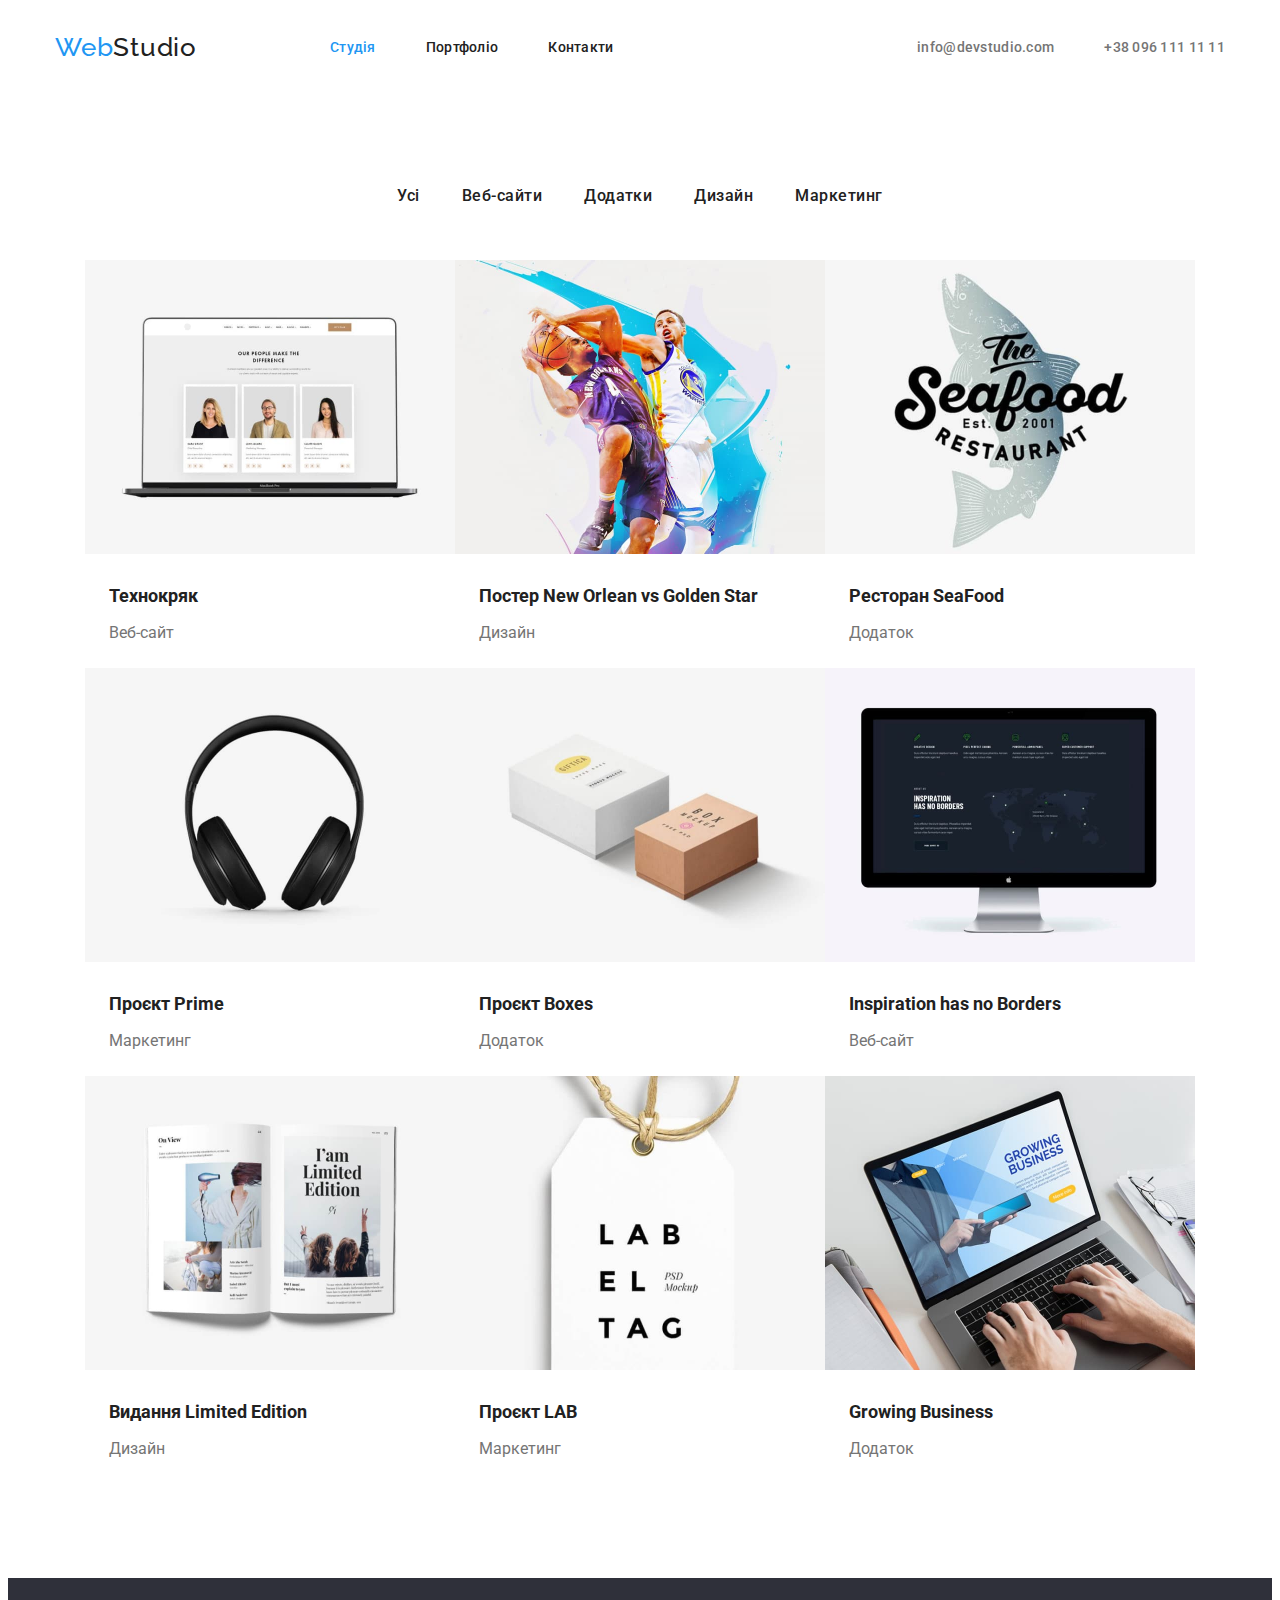
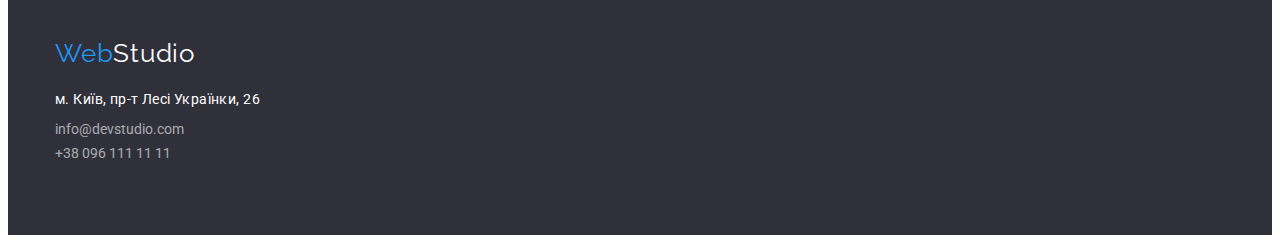
==== commit dff5c2a4: "finish_1" ====
--- a/portfolio.html
+++ b/portfolio.html
@@ -1,19 +1,18 @@
 <!DOCTYPE html>
 <html lang="uk">
   <head>
-    <meta charset="UTF-8" />
-    <meta http-equiv="X-UA-Compatible" content="IE=edge" />
-    <meta name="viewport" content="width=device-width, initial-scale=1.0" />
+    <meta charset="UTF-8">
+    <meta http-equiv="X-UA-Compatible" content="IE=edge">
+    <meta name="viewport" content="width=device-width, initial-scale=1.0">
     <title>Portfolio</title>
     <link
       href="https://fonts.googleapis.com/css2?family=Raleway:wght@700&display=swap"
-      rel="stylesheet"
-    />
+      rel="stylesheet">
     <link
       href="https://fonts.googleapis.com/css2?family=Raleway:wght@700&family=Roboto:wght@400;500;700;900&display=swap"
-      rel="stylesheet"
-    />
-    <link rel="stylesheet" href="./css/styles.css" />
+      rel="stylesheet">
+      <link rel="stylesheet" href="node_modules/modern-normalize/modern-normalize.css">
+    <link rel="stylesheet" href="./css/styles.css">
   </head>
   <body>
     <header class="page-header">
@@ -63,7 +62,7 @@
           <div class="products">
             <ul class="ul-portfolio">
               <li class="item-portfolio">
-                <img src="./images/notebook.jpg" alt="notebook" width="370" height="294" />
+                <img src="./images/notebook.jpg" alt="notebook" width="370" height="294">
                 <div class="text-portfolio">
                   <h3>Технокряк</h3>
                   <p>Веб-сайт</p>
@@ -74,50 +73,49 @@
                   src="./images/basketball.jpg"
                   alt="poster_basketball"
                   width="370"
-                  height="294"
-                />
+                  height="294">
                 <div class="text-portfolio">
                   <h3>Постер <span lang="en">New Orlean vs Golden Star</span></h3>
                   <p>Дизайн</p>
                 </div>
               </li>
               <li class="item-portfolio">
-                <img src="./images/fish.jpg" alt="fish" width="370" height="294" />
+                <img src="./images/fish.jpg" alt="fish" width="370" height="294">
                 <div class="text-portfolio">
                   <h3>Ресторан <span lang="en">SeaFood</span></h3>
                   <p>Додаток</p>
                 </div>
               </li>
               <li class="item-portfolio">
-                <img src="./images/headphones.jpg" alt="headphones" width="370" height="294" />
+                <img src="./images/headphones.jpg" alt="headphones" width="370" height="294">
                 <div class="text-portfolio">
                   <h3>Проєкт <span lang="en">Prime</span></h3>
                   <p>Маркетинг</p>
                 </div>
               </li>
               <li class="item-portfolio">
-                <img src="./images/box.jpg" alt="box" width="370" height="294" />
+                <img src="./images/box.jpg" alt="box" width="370" height="294">
                 <div class="text-portfolio">
                   <h3>Проєкт <span lang="en">Boxes</span></h3>
                   <p>Додаток</p>
                 </div>
               </li>
               <li class="item-portfolio">
-                <img src="./images/mac.jpg" alt="macbook" width="370" height="294" />
+                <img src="./images/mac.jpg" alt="macbook" width="370" height="294">
                 <div class="text-portfolio">
                   <h3><span lang="en">Inspiration has no Borders</span></h3>
                   <p>Веб-сайт</p>
                 </div>
               </li>
               <li class="item-portfolio">
-                <img src="./images/book.jpg" alt="book" width="370" height="294" />
+                <img src="./images/book.jpg" alt="book" width="370" height="294">
                 <div class="text-portfolio">
                   <h3>Видання <span lang="en">Limited Edition</span></h3>
                   <p>Дизайн</p>
                 </div>
               </li>
               <li class="item-portfolio">
-                <img src="./images/tablet.jpg" alt="card" width="370" height="294" />
+                <img src="./images/tablet.jpg" alt="card" width="370" height="294">
                 <div class="text-portfolio">
                   <h3>Проєкт <span lang="en">LAB</span></h3>
                   <p>Маркетинг</p>
@@ -128,8 +126,7 @@
                   src="./images/notebook_hand.jpg"
                   alt="notebook_hand"
                   width="370"
-                  height="294"
-                />
+                  height="294">
                 <div class="text-portfolio">
                   <h3><span lang="en">Growing Business</span></h3>
                   <p>Додаток</p>
--- a/css/styles.css
+++ b/css/styles.css
@@ -44,7 +44,6 @@
   padding-top: 94px;
   padding-bottom: 94px;
   margin: 0 auto;
-  outline: 1px solid tomato;
 }
 .logo a {
   font-style: normal;
@@ -67,7 +66,6 @@
   font-weight: 500;
   line-height: 1.14;
   letter-spacing: 0.02em;
-  outline: 1px solid tomato;
 }
 .page-header .logo {
   margin-top: 24px;
@@ -230,7 +228,7 @@
   flex-wrap: wrap;
   padding-left: 0;
 }
-.ul-portfolio.item-portfolio {
+.ul-portfolio.item-portfolio:not(:last-child) {
   margin-right: 30px;
 }
 .item-portfolio {
@@ -354,7 +352,6 @@
   padding-top: 60px;
   padding-bottom: 60px;
   background-color: var(--background-color);
-  outline: 1px solid tomato;
   padding-left: 15px;
   padding-right: 15px;
 }
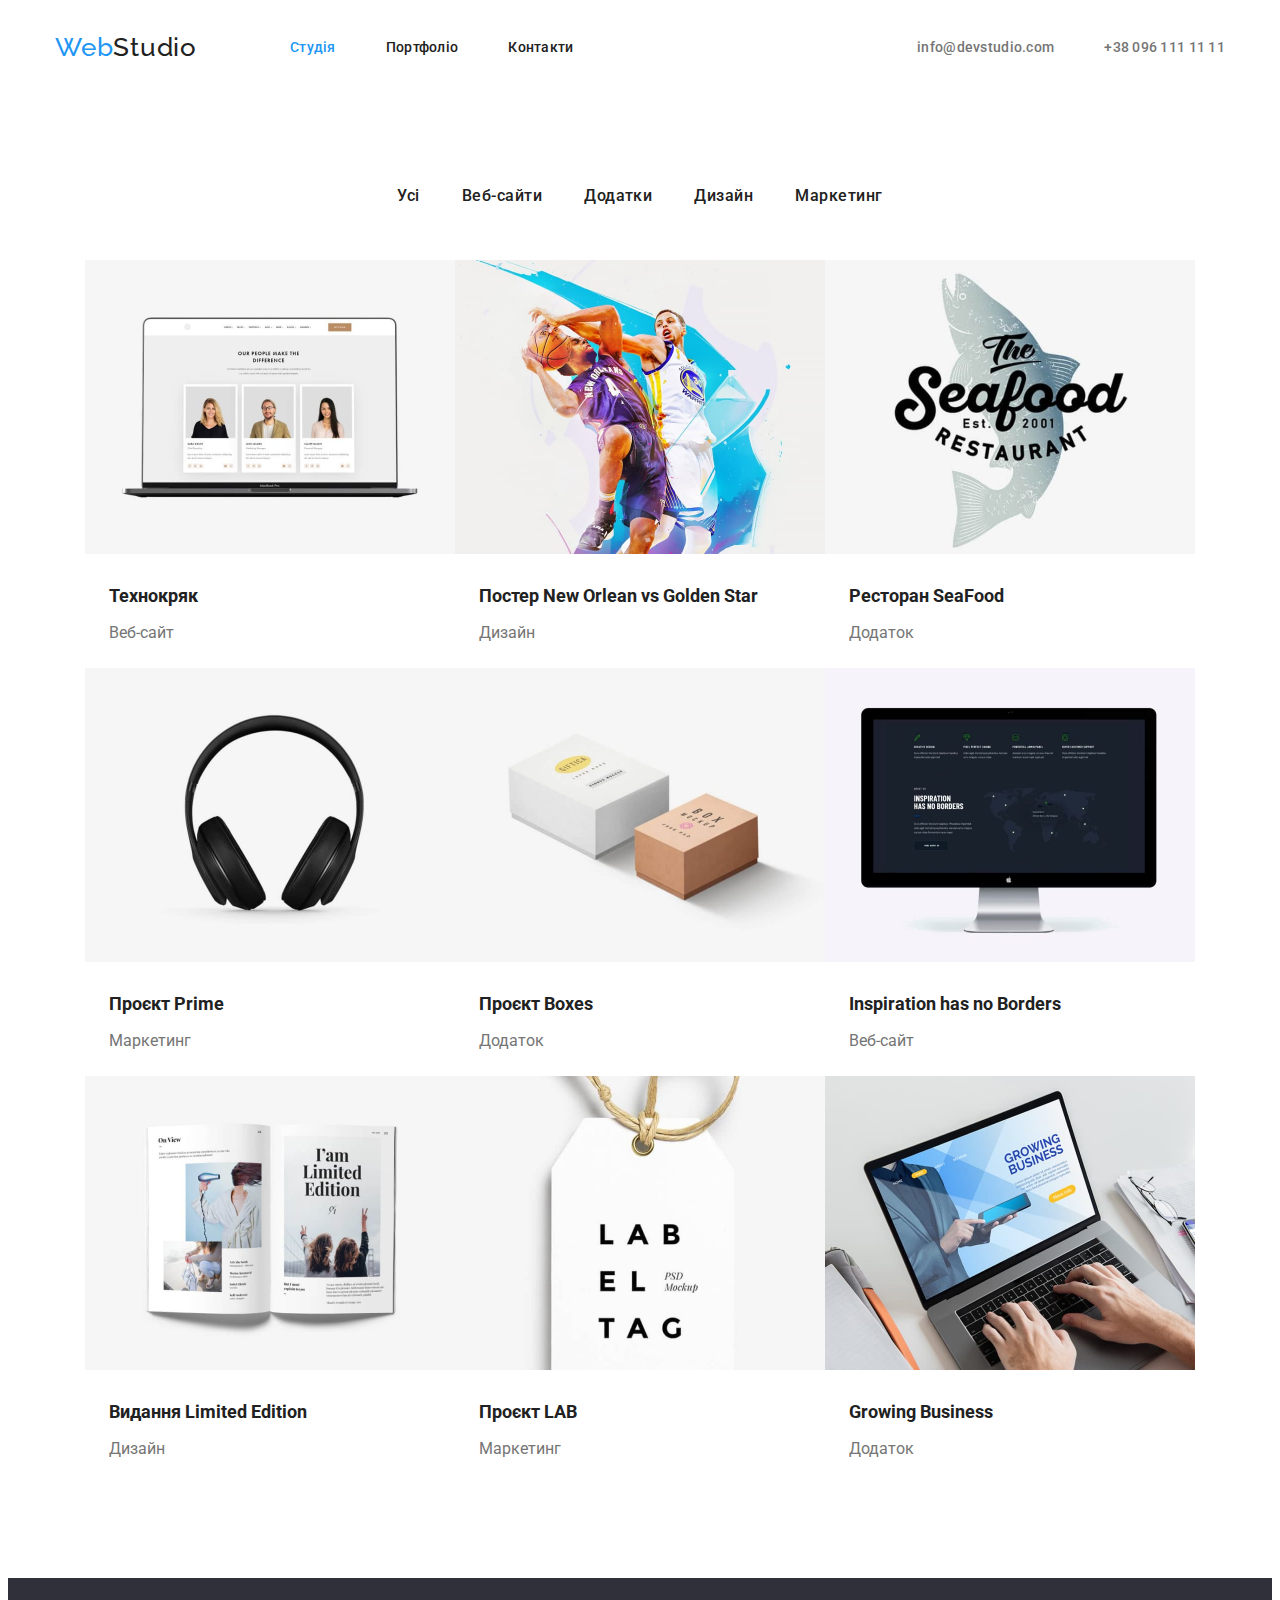
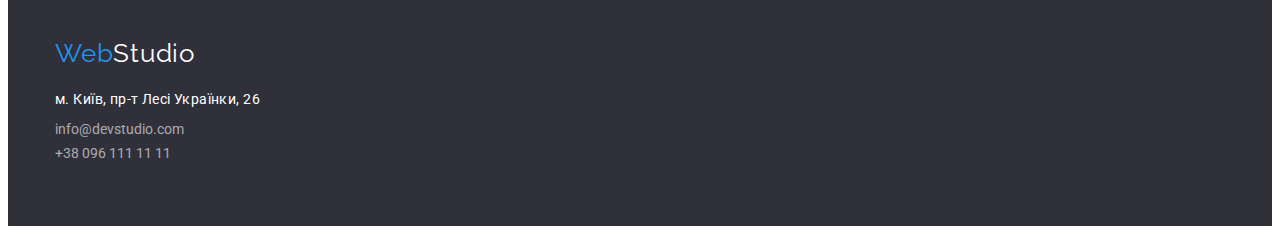
==== commit 35a975a2: "pre-final" ====
--- a/portfolio.html
+++ b/portfolio.html
@@ -1,155 +1,159 @@
 <!DOCTYPE html>
 <html lang="uk">
-  <head>
-    <meta charset="UTF-8">
-    <meta http-equiv="X-UA-Compatible" content="IE=edge">
-    <meta name="viewport" content="width=device-width, initial-scale=1.0">
-    <title>Portfolio</title>
-    <link
-      href="https://fonts.googleapis.com/css2?family=Raleway:wght@700&display=swap"
-      rel="stylesheet">
-    <link
-      href="https://fonts.googleapis.com/css2?family=Raleway:wght@700&family=Roboto:wght@400;500;700;900&display=swap"
-      rel="stylesheet">
-      <link rel="stylesheet" href="node_modules/modern-normalize/modern-normalize.css">
-    <link rel="stylesheet" href="./css/styles.css">
-  </head>
-  <body>
-    <header class="page-header">
-      <div class="container">
-        <a href="#" class="logo"><span lang="en">Web</span>Studio</a>
-        <nav>
-          <ul class="main-navigation">
-            <li class="item">
-              <a href="./index.html" class="link"><span class="studio">Студія</span></a>
+
+<head>
+  <meta charset="UTF-8">
+  <meta http-equiv="X-UA-Compatible" content="IE=edge">
+  <meta name="viewport" content="width=device-width, initial-scale=1.0">
+  <title>Portfolio</title>
+  <link href="https://fonts.googleapis.com/css2?family=Raleway:wght@700&display=swap" rel="stylesheet">
+  <link href="https://fonts.googleapis.com/css2?family=Raleway:wght@700&family=Roboto:wght@400;500;700;900&display=swap"
+    rel="stylesheet">
+  <link rel="stylesheet" href="https://cdnjs.cloudflare.com/ajax/libs/modern-normalize/1.1.0/modern-normalize.min.css"
+    integrity="sha512-wpPYUAdjBVSE4KJnH1VR1HeZfpl1ub8YT/NKx4PuQ5NmX2tKuGu6U/JRp5y+Y8XG2tV+wKQpNHVUX03MfMFn9Q=="
+    crossorigin="anonymous" referrerpolicy="no-referrer">
+  <link rel="stylesheet" href="./css/styles.css">
+</head>
+
+<body>
+  <header class="page-header">
+    <div class="container">
+      <a href="#" class="logo"><span lang="en">Web</span>Studio</a>
+      <nav>
+        <ul class="main-navigation">
+          <li class="item">
+            <a href="./index.html" class="link"><span class="studio">Студія</span></a>
+          </li>
+          <li class="item"><a href="./portfolio.html" class="link">Портфоліо</a></li>
+          <li class="item">
+            <a href="./" class="link">Контакти</a>
+          </li>
+        </ul>
+      </nav>
+      <ul class="main-info">
+        <li class="item-info">
+          <a href="mailto:info@devstudio.com" class="link"><span lang="en">info@devstudio.com</span></a>
+        </li>
+        <li class="item-info"><a href="tel:+380961111111" class='link'>+38 096 111 11 11</a></li>
+      </ul>
+    </div>
+  </header>
+  <main>
+    <div class="container">
+      <section class="section">
+        <div class="page-middle">
+          <ul class="section-button">
+            <li class="item-button">
+              <button type="button" class="page-portfolio_main-text_button">Усі</button>
             </li>
-            <li class="item"><a href="./portfolio.html" class="link">Портфоліо</a></li>
-            <li class="item">
-              <a href="./" class="link">Контакти</a>
+            <li class="item-button">
+              <button type="button" class="page-portfolio_main-text_button">Веб-сайти</button>
+            </li>
+            <li class="item-button">
+              <button type="button" class="page-portfolio_main-text_button">Додатки</button>
+            </li>
+            <li class="item-button">
+              <button type="button" class="page-portfolio_main-text_button">Дизайн</button>
+            </li>
+            <li class="item-button">
+              <button type="button" class="page-portfolio_main-text_button">Маркетинг</button>
             </li>
           </ul>
-        </nav>
-        <ul class="main-info">
+        </div>
+        <div class="products">
+          <ul class="ul-portfolio">
+            <li class="item-portfolio">
+              <img src="./images/notebook.jpg" alt="notebook" width="370" height="294" >
+              <div class="text-portfolio">
+                <h3>Технокряк</h3>
+                <p>Веб-сайт</p>
+              </div>
+            </li>
+            <li class="item-portfolio">
+              <img
+                  src="./images/basketball.jpg"
+                  alt="poster_basketball"
+                  width="370"
+                  height="294"
+                >
+              <div class="text-portfolio">
+                <h3>Постер <span lang="en">New Orlean vs Golden Star</span></h3>
+                <p>Дизайн</p>
+              </div>
+            </li>
+            <li class="item-portfolio">
+              <img src="./images/fish.jpg" alt="fish" width="370" height="294" >
+              <div class="text-portfolio">
+                <h3>Ресторан <span lang="en">SeaFood</span></h3>
+                <p>Додаток</p>
+              </div>
+            </li>
+            <li class="item-portfolio">
+              <img src="./images/headphones.jpg" alt="headphones" width="370" height="294" >
+              <div class="text-portfolio">
+                <h3>Проєкт <span lang="en">Prime</span></h3>
+                <p>Маркетинг</p>
+              </div>
+            </li>
+            <li class="item-portfolio">
+              <img src="./images/box.jpg" alt="box" width="370" height="294" >
+              <div class="text-portfolio">
+                <h3>Проєкт <span lang="en">Boxes</span></h3>
+                <p>Додаток</p>
+              </div>
+            </li>
+            <li class="item-portfolio">
+              <img src="./images/mac.jpg" alt="macbook" width="370" height="294" >
+              <div class="text-portfolio">
+                <h3><span lang="en">Inspiration has no Borders</span></h3>
+                <p>Веб-сайт</p>
+              </div>
+            </li>
+            <li class="item-portfolio">
+              <img src="./images/book.jpg" alt="book" width="370" height="294" >
+              <div class="text-portfolio">
+                <h3>Видання <span lang="en">Limited Edition</span></h3>
+                <p>Дизайн</p>
+              </div>
+            </li>
+            <li class="item-portfolio">
+              <img src="./images/tablet.jpg" alt="card" width="370" height="294">
+              <div class="text-portfolio">
+                <h3>Проєкт <span lang="en">LAB</span></h3>
+                <p>Маркетинг</p>
+              </div>
+            </li>
+            <li class="item-portfolio">
+              <img
+                  src="./images/notebook_hand.jpg"
+                  alt="notebook_hand"
+                  width="370"
+                  height="294"
+              >
+              <div class="text-portfolio">
+                <h3><span lang="en">Growing Business</span></h3>
+                <p>Додаток</p>
+              </div>
+            </li>
+          </ul>
+        </div>
+      </section>
+    </div>
+  </main>
+  <footer class="page-footer">
+    <div class="container">
+      <a href="#" class="logo-footer"><span lang="en">Web</span>Studio</a>
+      <address class="adress-footer">
+        <p>м. Київ, пр-т Лесі Українки, 26</p>
+        <ul class="info-footer">
           <li class="item-info">
             <a href="mailto:info@devstudio.com"><span lang="en">info@devstudio.com</span></a>
           </li>
           <li class="item-info"><a href="tel:+380961111111">+38 096 111 11 11</a></li>
         </ul>
-      </div>
-    </header>
-    <main>
-      <div class="container">
-        <section class="section">
-          <div class="page-middle">
-            <ul class="section-button">
-              <li class="item-button">
-                <button type="button" class="page-portfolio_main-text_button">Усі</button>
-              </li>
-              <li class="item-button">
-                <button type="button" class="page-portfolio_main-text_button">Веб-сайти</button>
-              </li>
-              <li class="item-button">
-                <button type="button" class="page-portfolio_main-text_button">Додатки</button>
-              </li>
-              <li class="item-button">
-                <button type="button" class="page-portfolio_main-text_button">Дизайн</button>
-              </li>
-              <li class="item-button">
-                <button type="button" class="page-portfolio_main-text_button">Маркетинг</button>
-              </li>
-            </ul>
-          </div>
-          <div class="products">
-            <ul class="ul-portfolio">
-              <li class="item-portfolio">
-                <img src="./images/notebook.jpg" alt="notebook" width="370" height="294">
-                <div class="text-portfolio">
-                  <h3>Технокряк</h3>
-                  <p>Веб-сайт</p>
-                </div>
-              </li>
-              <li class="item-portfolio">
-                <img
-                  src="./images/basketball.jpg"
-                  alt="poster_basketball"
-                  width="370"
-                  height="294">
-                <div class="text-portfolio">
-                  <h3>Постер <span lang="en">New Orlean vs Golden Star</span></h3>
-                  <p>Дизайн</p>
-                </div>
-              </li>
-              <li class="item-portfolio">
-                <img src="./images/fish.jpg" alt="fish" width="370" height="294">
-                <div class="text-portfolio">
-                  <h3>Ресторан <span lang="en">SeaFood</span></h3>
-                  <p>Додаток</p>
-                </div>
-              </li>
-              <li class="item-portfolio">
-                <img src="./images/headphones.jpg" alt="headphones" width="370" height="294">
-                <div class="text-portfolio">
-                  <h3>Проєкт <span lang="en">Prime</span></h3>
-                  <p>Маркетинг</p>
-                </div>
-              </li>
-              <li class="item-portfolio">
-                <img src="./images/box.jpg" alt="box" width="370" height="294">
-                <div class="text-portfolio">
-                  <h3>Проєкт <span lang="en">Boxes</span></h3>
-                  <p>Додаток</p>
-                </div>
-              </li>
-              <li class="item-portfolio">
-                <img src="./images/mac.jpg" alt="macbook" width="370" height="294">
-                <div class="text-portfolio">
-                  <h3><span lang="en">Inspiration has no Borders</span></h3>
-                  <p>Веб-сайт</p>
-                </div>
-              </li>
-              <li class="item-portfolio">
-                <img src="./images/book.jpg" alt="book" width="370" height="294">
-                <div class="text-portfolio">
-                  <h3>Видання <span lang="en">Limited Edition</span></h3>
-                  <p>Дизайн</p>
-                </div>
-              </li>
-              <li class="item-portfolio">
-                <img src="./images/tablet.jpg" alt="card" width="370" height="294">
-                <div class="text-portfolio">
-                  <h3>Проєкт <span lang="en">LAB</span></h3>
-                  <p>Маркетинг</p>
-                </div>
-              </li>
-              <li class="item-portfolio">
-                <img
-                  src="./images/notebook_hand.jpg"
-                  alt="notebook_hand"
-                  width="370"
-                  height="294">
-                <div class="text-portfolio">
-                  <h3><span lang="en">Growing Business</span></h3>
-                  <p>Додаток</p>
-                </div>
-              </li>
-            </ul>
-          </div>
-        </section>
-      </div>
-    </main>
-    <footer class="page-footer">
-      <div class="container">
-        <a href="#" class="logo-footer"><span lang="en">Web</span>Studio</a>
-        <address class="adress-footer">
-          <p>м. Київ, пр-т Лесі Українки, 26</p>
-          <ul class="info-footer">
-            <li class="item-info">
-              <a href="mailto:info@devstudio.com"><span lang="en">info@devstudio.com</span></a>
-            </li>
-            <li class="item-info"><a href="tel:+380961111111">+38 096 111 11 11</a></li>
-          </ul>
-        </address>
-      </div>
-    </footer>
-  </body>
-</html>
+      </address>
+    </div>
+  </footer>
+</body>
+
+</html>--- a/css/styles.css
+++ b/css/styles.css
@@ -27,11 +27,15 @@
 h4,
 h5,
 h6,
-p,
+p {
+  margin-top: 0;
+  margin-bottom: 0;
+}
 ol,
 ul {
-  margin-top: 0;
-  margin-bottom: 0;
+  margin: 0;
+  padding: 0;
+  list-style: none;
 }
 .container {
   width: 1200px;
@@ -68,8 +72,9 @@
   letter-spacing: 0.02em;
 }
 .page-header .logo {
-  margin-top: 24px;
-  margin-bottom: 25px;
+  padding-top: 24px;
+  padding-bottom: 25px;
+  margin-right: 93px;
 }
 .page-header ul {
   list-style-type: var(--off-list-style-type);
@@ -91,7 +96,6 @@
 }
 .main-navigation {
   display: flex;
-  margin-left: 93px;
 }
 
 .main-navigation .item:not(:last-child) {
@@ -120,7 +124,7 @@
   color: var(--background-text-color);
   margin-left: auto;
 }
-.main-info .item-info {
+.item-info > a {
   padding-top: 32px;
   padding-bottom: 32px;
 }
@@ -140,9 +144,13 @@
   text-decoration: var(--off-text-decoration);
   color: var(--brand-color);
 }
-.main-section {
+.section.main-section {
   background: var(--background-color);
-}
+  border: 1px solid #ececec;
+  padding-top: 200px;
+  padding-bottom: 200px;
+}
+
 .page-main {
   background: var(--background-color);
   text-align: center;
@@ -271,6 +279,9 @@
   justify-content: center;
   padding-left: 0;
 }
+.item-properties {
+  min-width: 270px;
+}
 .properties .item-properties:not(:last-child) {
   margin-right: 30px;
 }
@@ -302,7 +313,9 @@
 .work .item-work:not(:last-child) {
   margin-right: 30px;
 }
-
+.team {
+  background-color: var(--mail-color);
+}
 .team ul {
   list-style-type: var(--off-list-style-type);
 }
@@ -318,15 +331,13 @@
   line-height: 1.18;
   text-align: center;
   letter-spacing: 0.03em;
-  padding-top: 30px;
-  padding-bottom: 10px;
+  margin-bottom: 10px;
 }
 .team p {
   line-height: 1.18;
   text-align: center;
   letter-spacing: 0.03em;
   color: var(--background-text-color);
-  padding-bottom: 30px;
 }
 .team-list {
   display: flex;
@@ -334,11 +345,17 @@
   padding-left: 15px;
   padding-right: 15px;
 }
+.team-desc {
+  padding-top: 30px;
+  padding-bottom: 30px;
+}
 .team-list .item-team:not(:last-child) {
   margin-right: 30px;
 }
 .page-footer ul {
   list-style-type: var(--off-list-style-type);
+  margin: 0;
+  padding: 0;
 }
 .page-footer a {
   text-decoration: var(--off-text-decoration);
@@ -352,8 +369,6 @@
   padding-top: 60px;
   padding-bottom: 60px;
   background-color: var(--background-color);
-  padding-left: 15px;
-  padding-right: 15px;
 }
 .page-footer p {
   color: var(--white-text-color);
@@ -361,8 +376,7 @@
   line-height: 1.46;
   letter-spacing: 0.03em;
   font-weight: 400;
-
-  padding-top: 20px;
+  margin-bottom: 9px;
 }
 .white-logo {
   color: var(--white-text-color);
@@ -392,20 +406,22 @@
   text-decoration: var(--off-text-decoration);
   color: var(--brand-color);
 }
-.info-footer {
-  padding-top: 9px;
-  padding-bottom: 9px;
-  padding-left: 0;
-}
+
 .logo-footer {
+  display: block;
   font-family: 'Raleway';
   font-size: 26px;
   line-height: 1.19;
   letter-spacing: 0.03em;
   color: var(--white-text-color);
-
-  padding-bottom: 20px;
+  margin-bottom: 20px;
 }
 .logo-footer > span {
   color: var(--brand-color);
 }
+.item-infos {
+  margin-bottom: 9px;
+}
+.info-footer.item-info:not(:last-child) {
+  margin-bottom: 9px;
+}
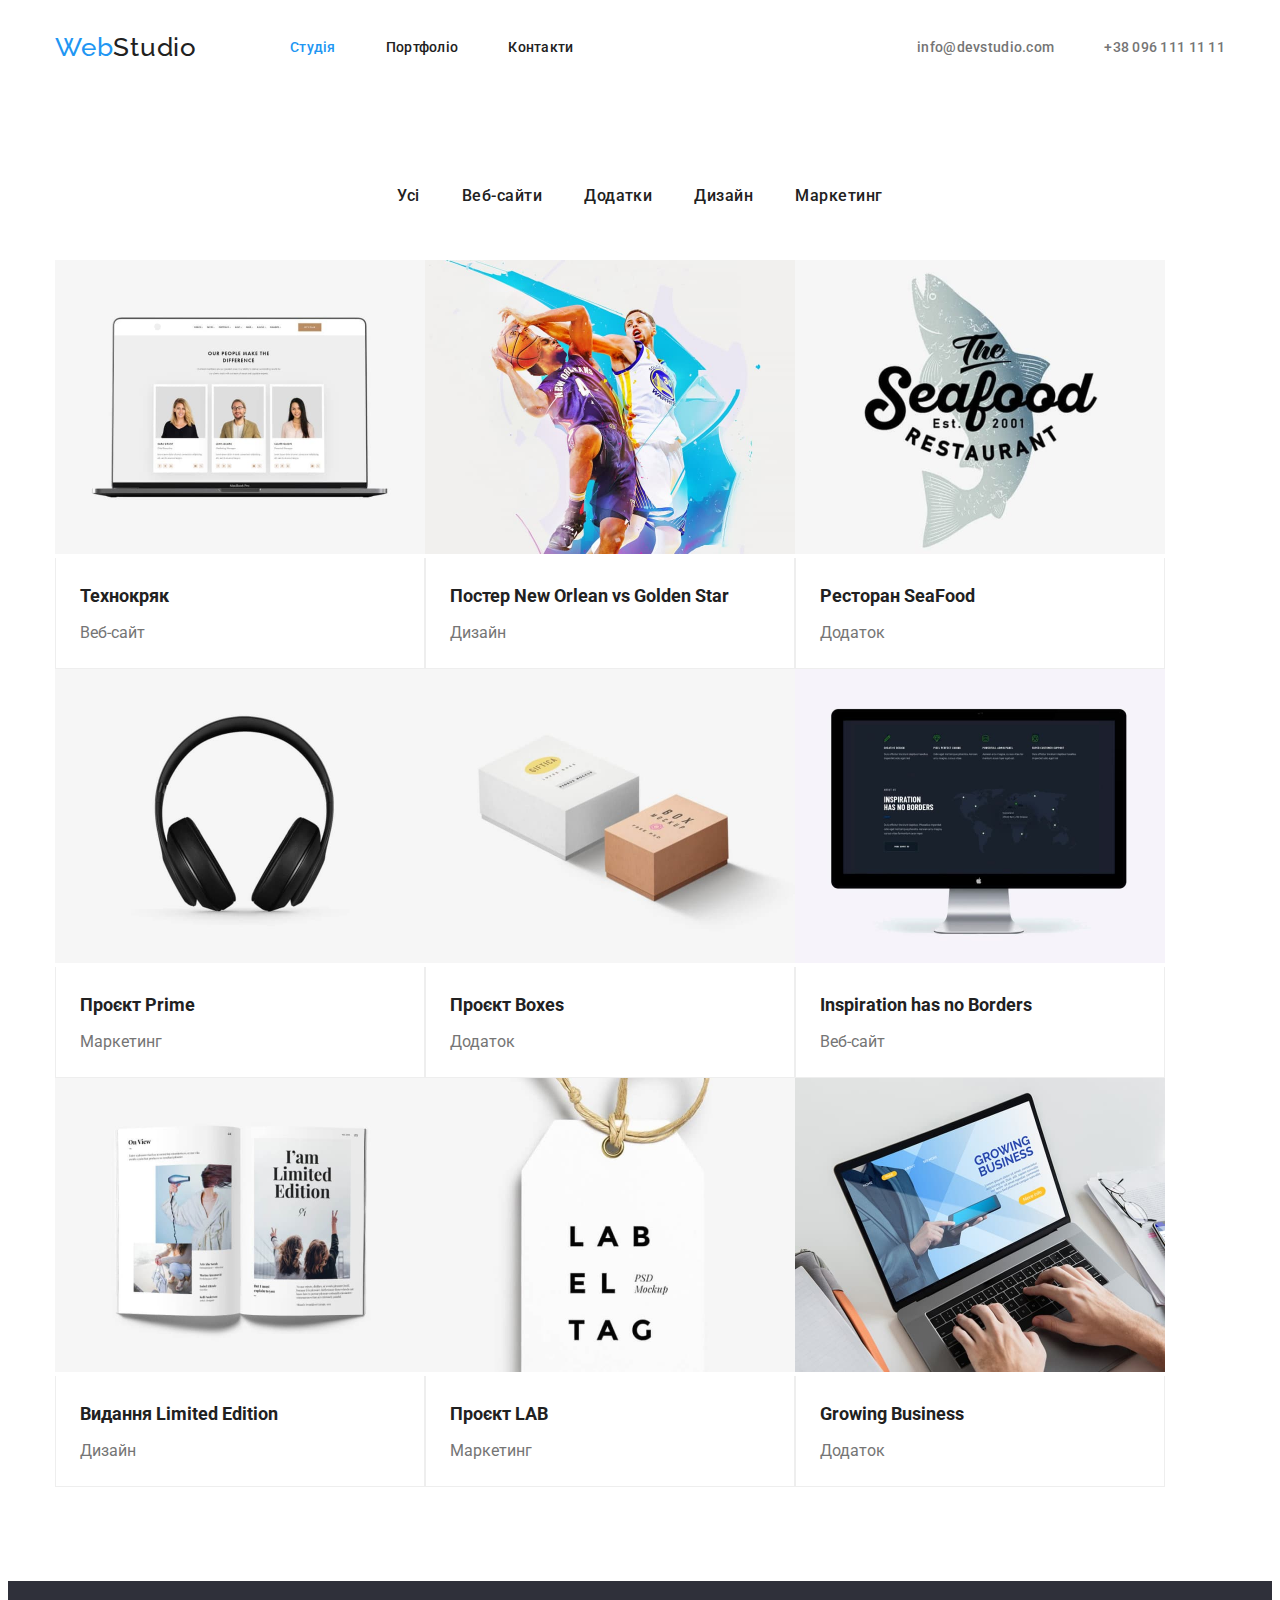
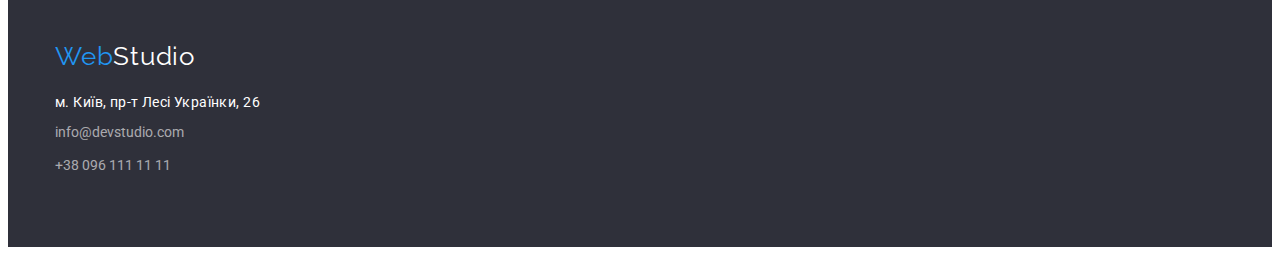
==== commit 48013941: "finish_portfolio_flex" ====
--- a/portfolio.html
+++ b/portfolio.html
@@ -39,8 +39,8 @@
     </div>
   </header>
   <main>
-    <div class="container">
-      <section class="section">
+    <section class="section">
+      <div class="container">
         <div class="page-middle">
           <ul class="section-button">
             <li class="item-button">
@@ -137,8 +137,9 @@
             </li>
           </ul>
         </div>
-      </section>
-    </div>
+      </div>
+    </section>
+
   </main>
   <footer class="page-footer">
     <div class="container">
@@ -146,10 +147,10 @@
       <address class="adress-footer">
         <p>м. Київ, пр-т Лесі Українки, 26</p>
         <ul class="info-footer">
-          <li class="item-info">
+          <li class="item-infos">
             <a href="mailto:info@devstudio.com"><span lang="en">info@devstudio.com</span></a>
           </li>
-          <li class="item-info"><a href="tel:+380961111111">+38 096 111 11 11</a></li>
+          <li class="item-infos"><a href="tel:+380961111111">+38 096 111 11 11</a></li>
         </ul>
       </address>
     </div>
--- a/css/styles.css
+++ b/css/styles.css
@@ -39,9 +39,10 @@
 }
 .container {
   width: 1200px;
-  margin: 0 auto;
   padding-left: 15px;
   padding-right: 15px;
+  margin-left: auto;
+  margin-right: auto;
 }
 .section {
   display: block;
@@ -228,22 +229,21 @@
   margin-bottom: 50px;
 }
 .section-button .item-button:not(:last-child) {
-  padding-right: 30px;
+  margin-right: 30px;
 }
 .ul-portfolio {
   display: flex;
-  justify-content: center;
   flex-wrap: wrap;
-  padding-left: 0;
+  flex-basis: calc((100% - 60px) / 3);
 }
 .ul-portfolio.item-portfolio:not(:last-child) {
   margin-right: 30px;
 }
-.item-portfolio {
-  width: calc((100% - 60px) / 3);
-}
 .text-portfolio {
   padding: 20px 24px;
+  border-bottom: 1px solid #eee;
+  border-left: 1px solid #eee;
+  border-right: 1px solid #eee;
 }
 .products h3 {
   font-size: 18px;
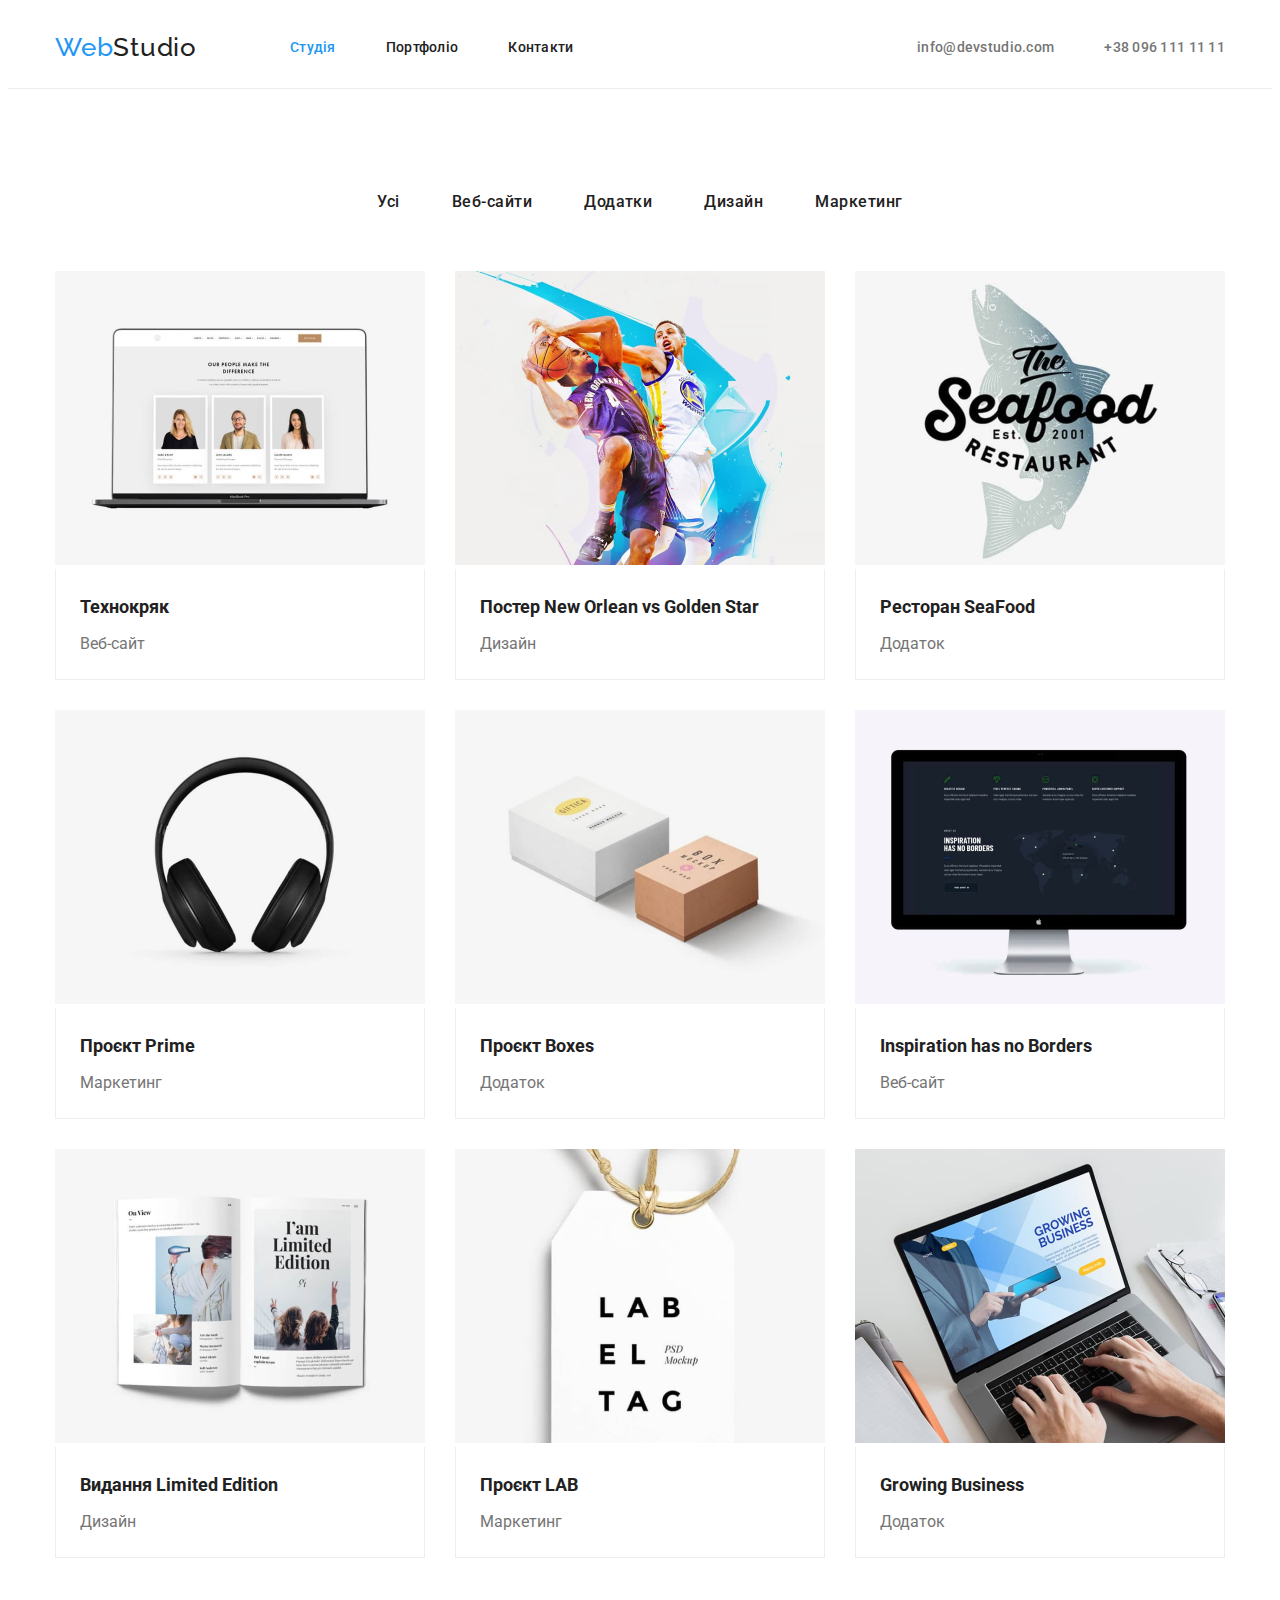
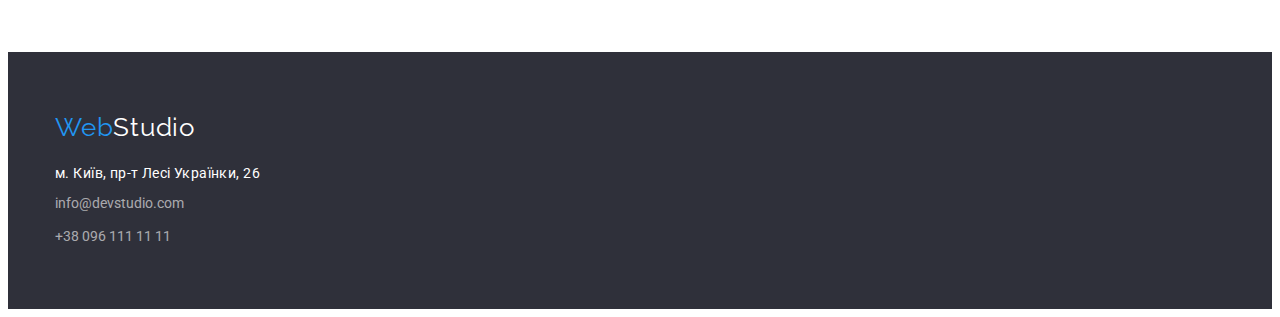
==== commit edd9c7c0: "finish_3" ====
--- a/portfolio.html
+++ b/portfolio.html
@@ -41,105 +41,100 @@
   <main>
     <section class="section">
       <div class="container">
-        <div class="page-middle">
-          <ul class="section-button">
-            <li class="item-button">
-              <button type="button" class="page-portfolio_main-text_button">Усі</button>
-            </li>
-            <li class="item-button">
-              <button type="button" class="page-portfolio_main-text_button">Веб-сайти</button>
-            </li>
-            <li class="item-button">
-              <button type="button" class="page-portfolio_main-text_button">Додатки</button>
-            </li>
-            <li class="item-button">
-              <button type="button" class="page-portfolio_main-text_button">Дизайн</button>
-            </li>
-            <li class="item-button">
-              <button type="button" class="page-portfolio_main-text_button">Маркетинг</button>
-            </li>
-          </ul>
-        </div>
-        <div class="products">
-          <ul class="ul-portfolio">
-            <li class="item-portfolio">
-              <img src="./images/notebook.jpg" alt="notebook" width="370" height="294" >
-              <div class="text-portfolio">
-                <h3>Технокряк</h3>
-                <p>Веб-сайт</p>
-              </div>
-            </li>
-            <li class="item-portfolio">
-              <img
+        <ul class="section-button">
+          <li class="item-button">
+            <button type="button" class="page-portfolio_main-text_button">Усі</button>
+          </li>
+          <li class="item-button">
+            <button type="button" class="page-portfolio_main-text_button">Веб-сайти</button>
+          </li>
+          <li class="item-button">
+            <button type="button" class="page-portfolio_main-text_button">Додатки</button>
+          </li>
+          <li class="item-button">
+            <button type="button" class="page-portfolio_main-text_button">Дизайн</button>
+          </li>
+          <li class="item-button">
+            <button type="button" class="page-portfolio_main-text_button">Маркетинг</button>
+          </li>
+        </ul>
+        <ul class="ul-portfolio">
+          <li class="item-portfolio">
+            <img src="./images/notebook.jpg" alt="notebook" width="370" height="294" >
+            <div class="text-portfolio">
+              <h3>Технокряк</h3>
+              <p>Веб-сайт</p>
+            </div>
+          </li>
+          <li class="item-portfolio">
+            <img
                   src="./images/basketball.jpg"
                   alt="poster_basketball"
                   width="370"
                   height="294"
                 >
-              <div class="text-portfolio">
-                <h3>Постер <span lang="en">New Orlean vs Golden Star</span></h3>
-                <p>Дизайн</p>
-              </div>
-            </li>
-            <li class="item-portfolio">
-              <img src="./images/fish.jpg" alt="fish" width="370" height="294" >
-              <div class="text-portfolio">
-                <h3>Ресторан <span lang="en">SeaFood</span></h3>
-                <p>Додаток</p>
-              </div>
-            </li>
-            <li class="item-portfolio">
-              <img src="./images/headphones.jpg" alt="headphones" width="370" height="294" >
-              <div class="text-portfolio">
-                <h3>Проєкт <span lang="en">Prime</span></h3>
-                <p>Маркетинг</p>
-              </div>
-            </li>
-            <li class="item-portfolio">
-              <img src="./images/box.jpg" alt="box" width="370" height="294" >
-              <div class="text-portfolio">
-                <h3>Проєкт <span lang="en">Boxes</span></h3>
-                <p>Додаток</p>
-              </div>
-            </li>
-            <li class="item-portfolio">
-              <img src="./images/mac.jpg" alt="macbook" width="370" height="294" >
-              <div class="text-portfolio">
-                <h3><span lang="en">Inspiration has no Borders</span></h3>
-                <p>Веб-сайт</p>
-              </div>
-            </li>
-            <li class="item-portfolio">
-              <img src="./images/book.jpg" alt="book" width="370" height="294" >
-              <div class="text-portfolio">
-                <h3>Видання <span lang="en">Limited Edition</span></h3>
-                <p>Дизайн</p>
-              </div>
-            </li>
-            <li class="item-portfolio">
-              <img src="./images/tablet.jpg" alt="card" width="370" height="294">
-              <div class="text-portfolio">
-                <h3>Проєкт <span lang="en">LAB</span></h3>
-                <p>Маркетинг</p>
-              </div>
-            </li>
-            <li class="item-portfolio">
-              <img
+            <div class="text-portfolio">
+              <h3>Постер <span lang="en">New Orlean vs Golden Star</span></h3>
+              <p>Дизайн</p>
+            </div>
+          </li>
+          <li class="item-portfolio">
+            <img src="./images/fish.jpg" alt="fish" width="370" height="294" >
+            <div class="text-portfolio">
+              <h3>Ресторан <span lang="en">SeaFood</span></h3>
+              <p>Додаток</p>
+            </div>
+          </li>
+          <li class="item-portfolio">
+            <img src="./images/headphones.jpg" alt="headphones" width="370" height="294" >
+            <div class="text-portfolio">
+              <h3>Проєкт <span lang="en">Prime</span></h3>
+              <p>Маркетинг</p>
+            </div>
+          </li>
+          <li class="item-portfolio">
+            <img src="./images/box.jpg" alt="box" width="370" height="294" >
+            <div class="text-portfolio">
+              <h3>Проєкт <span lang="en">Boxes</span></h3>
+              <p>Додаток</p>
+            </div>
+          </li>
+          <li class="item-portfolio">
+            <img src="./images/mac.jpg" alt="macbook" width="370" height="294" >
+            <div class="text-portfolio">
+              <h3><span lang="en">Inspiration has no Borders</span></h3>
+              <p>Веб-сайт</p>
+            </div>
+          </li>
+          <li class="item-portfolio">
+            <img src="./images/book.jpg" alt="book" width="370" height="294" >
+            <div class="text-portfolio">
+              <h3>Видання <span lang="en">Limited Edition</span></h3>
+              <p>Дизайн</p>
+            </div>
+          </li>
+          <li class="item-portfolio">
+            <img src="./images/tablet.jpg" alt="card" width="370" height="294">
+            <div class="text-portfolio">
+              <h3>Проєкт <span lang="en">LAB</span></h3>
+              <p>Маркетинг</p>
+            </div>
+          </li>
+          <li class="item-portfolio">
+            <img
                   src="./images/notebook_hand.jpg"
                   alt="notebook_hand"
                   width="370"
                   height="294"
               >
-              <div class="text-portfolio">
-                <h3><span lang="en">Growing Business</span></h3>
-                <p>Додаток</p>
-              </div>
-            </li>
-          </ul>
-        </div>
+            <div class="text-portfolio">
+              <h3><span lang="en">Growing Business</span></h3>
+              <p>Додаток</p>
+            </div>
+          </li>
+        </ul>
       </div>
     </section>
-
   </main>
   <footer class="page-footer">
     <div class="container">
--- a/css/styles.css
+++ b/css/styles.css
@@ -45,10 +45,8 @@
   margin-right: auto;
 }
 .section {
-  display: block;
   padding-top: 94px;
   padding-bottom: 94px;
-  margin: 0 auto;
 }
 .logo a {
   font-style: normal;
@@ -71,6 +69,7 @@
   font-weight: 500;
   line-height: 1.14;
   letter-spacing: 0.02em;
+  border-bottom: 1px solid #ececec;
 }
 .page-header .logo {
   padding-top: 24px;
@@ -128,6 +127,7 @@
 .item-info > a {
   padding-top: 32px;
   padding-bottom: 32px;
+  display: block;
 }
 .main-info .item-info:not(:last-child) {
   margin-right: 50px;
@@ -147,7 +147,6 @@
 }
 .section.main-section {
   background: var(--background-color);
-  border: 1px solid #ececec;
   padding-top: 200px;
   padding-bottom: 200px;
 }
@@ -156,7 +155,7 @@
   background: var(--background-color);
   text-align: center;
 }
-.page-middle ul {
+.section-button ul {
   list-style-type: var(--off-list-style-type);
 }
 .page-main_main-text {
@@ -188,22 +187,21 @@
   font-size: 16px;
   line-height: 1.88;
   letter-spacing: 0.06em;
+  padding: 6px 22px;
 }
 .page-portfolio_main-text_button {
-  border: 0;
-  border-radius: 0;
+  border: none;
   background: var(--white-text-color);
   color: var(--product-text-color);
   border-color: var(--white-text-color);
   font-weight: 500;
   font-size: 16px;
   line-height: 1.62;
-  text-align: center;
   letter-spacing: 0.03em;
   font-family: inherit;
-  appearance: none;
   cursor: pointer;
   text-align: center;
+  padding: 6px 22px;
 }
 .page-portfolio_main-text_button:focus {
   background-color: var(--brand-color);
@@ -229,12 +227,12 @@
   margin-bottom: 50px;
 }
 .section-button .item-button:not(:last-child) {
-  margin-right: 30px;
+  margin-right: 8px;
 }
 .ul-portfolio {
   display: flex;
   flex-wrap: wrap;
-  flex-basis: calc((100% - 60px) / 3);
+  gap: 30px;
 }
 .ul-portfolio.item-portfolio:not(:last-child) {
   margin-right: 30px;
@@ -245,17 +243,17 @@
   border-left: 1px solid #eee;
   border-right: 1px solid #eee;
 }
-.products h3 {
+.ul-portfolio h3 {
   font-size: 18px;
   line-height: 2;
   color: var(--product-text-color);
   margin-bottom: 4px;
 }
-.products p {
+.ul-portfolio p {
   line-height: 1.88;
   color: var(--background-text-color);
 }
-.products ul {
+.ul-portfolio ul {
   list-style-type: var(--off-list-style-type);
 }
 .visually-hidden {
@@ -279,19 +277,13 @@
   justify-content: center;
   padding-left: 0;
 }
-.item-properties {
-  min-width: 270px;
-}
-.properties .item-properties:not(:last-child) {
-  margin-right: 30px;
-}
-.page-middle p {
+.properties p {
   font-size: 14px;
   line-height: 1.71;
   letter-spacing: 0.03em;
   color: var(--background-text-color);
 }
-.page-middle h3 {
+.properties h3 {
   margin-bottom: 10px;
   font-weight: 700;
   font-size: 14px;
@@ -300,11 +292,14 @@
   text-transform: uppercase;
   color: #212121;
 }
-
+.item-properties {
+  min-width: 270px;
+}
+.properties .item-properties:not(:last-child) {
+  margin-right: 30px;
+}
 .gallery ul {
   list-style-type: var(--off-list-style-type);
-  padding-left: 15px;
-  padding-right: 15px;
 }
 .work {
   display: flex;
@@ -342,8 +337,6 @@
 .team-list {
   display: flex;
   justify-content: center;
-  padding-left: 15px;
-  padding-right: 15px;
 }
 .team-desc {
   padding-top: 30px;
@@ -419,7 +412,7 @@
 .logo-footer > span {
   color: var(--brand-color);
 }
-.item-infos {
+.item-infos:not(:last-child) {
   margin-bottom: 9px;
 }
 .info-footer.item-info:not(:last-child) {
